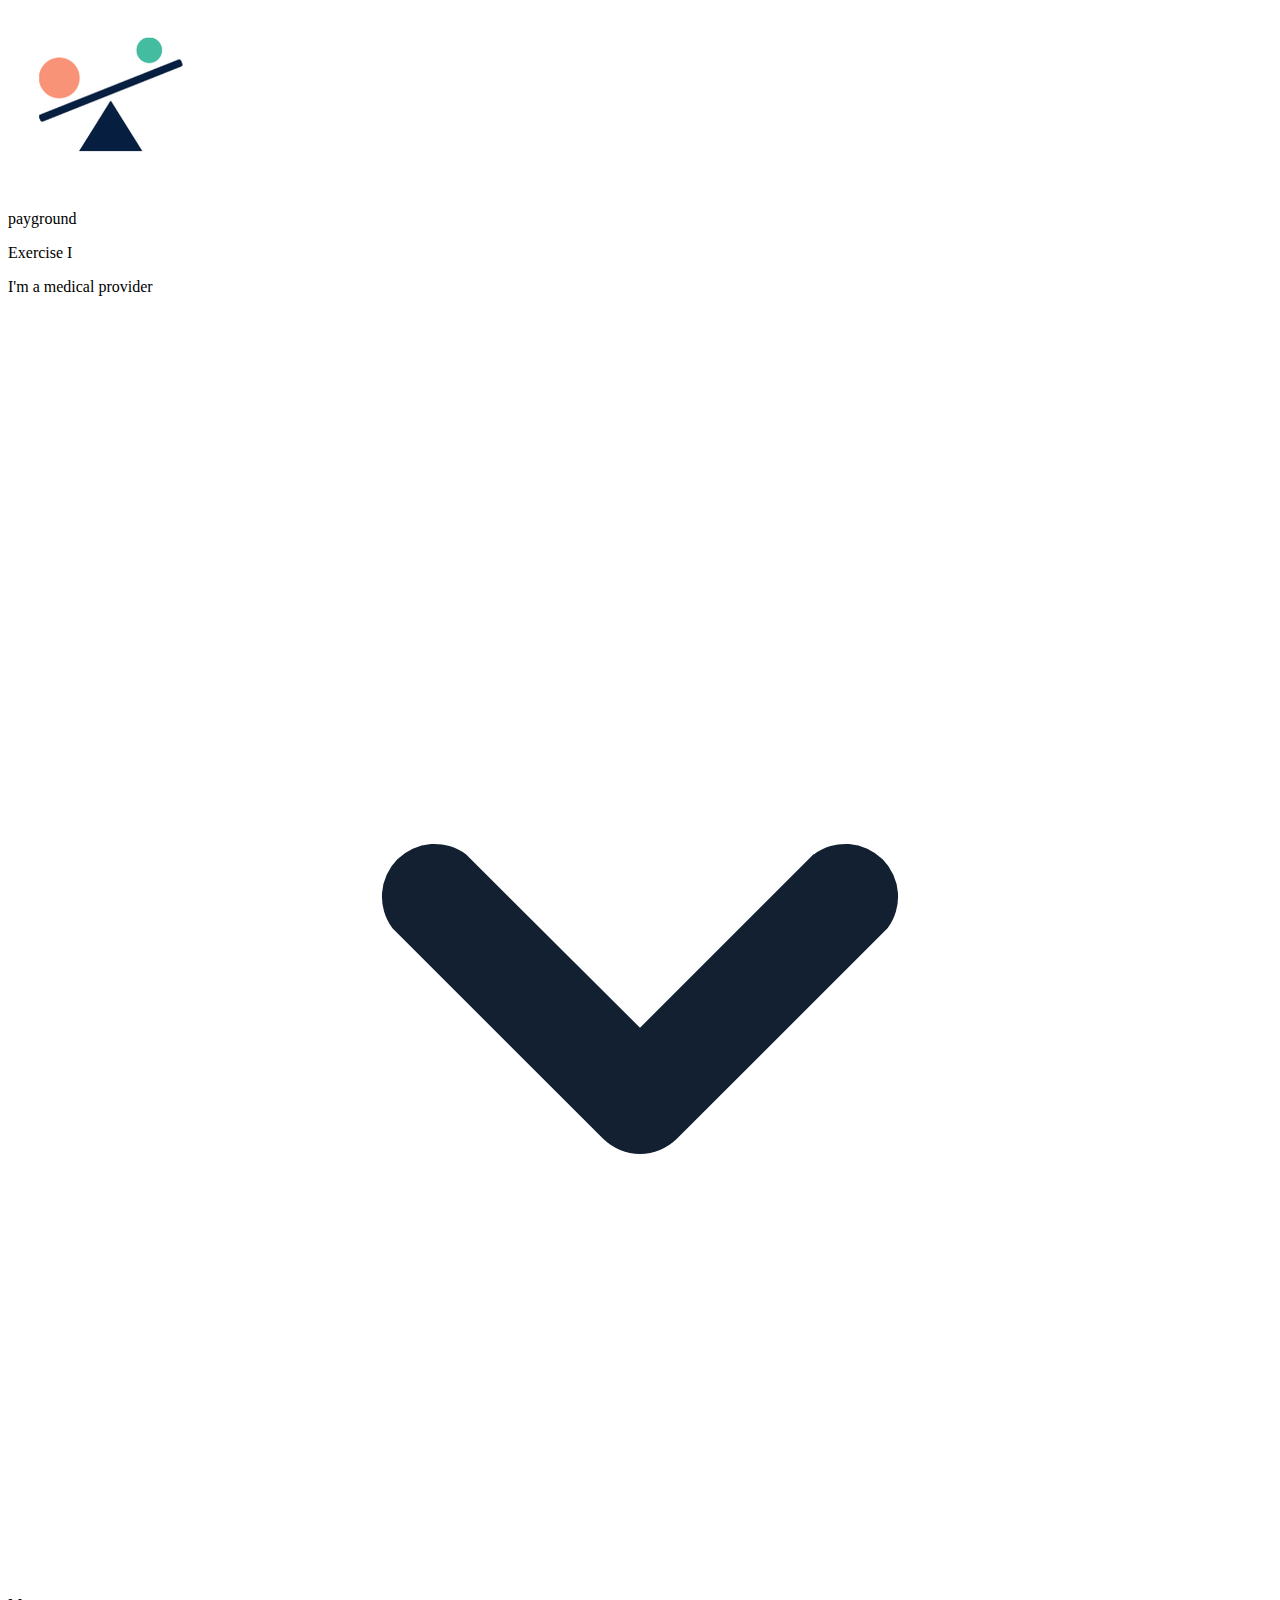
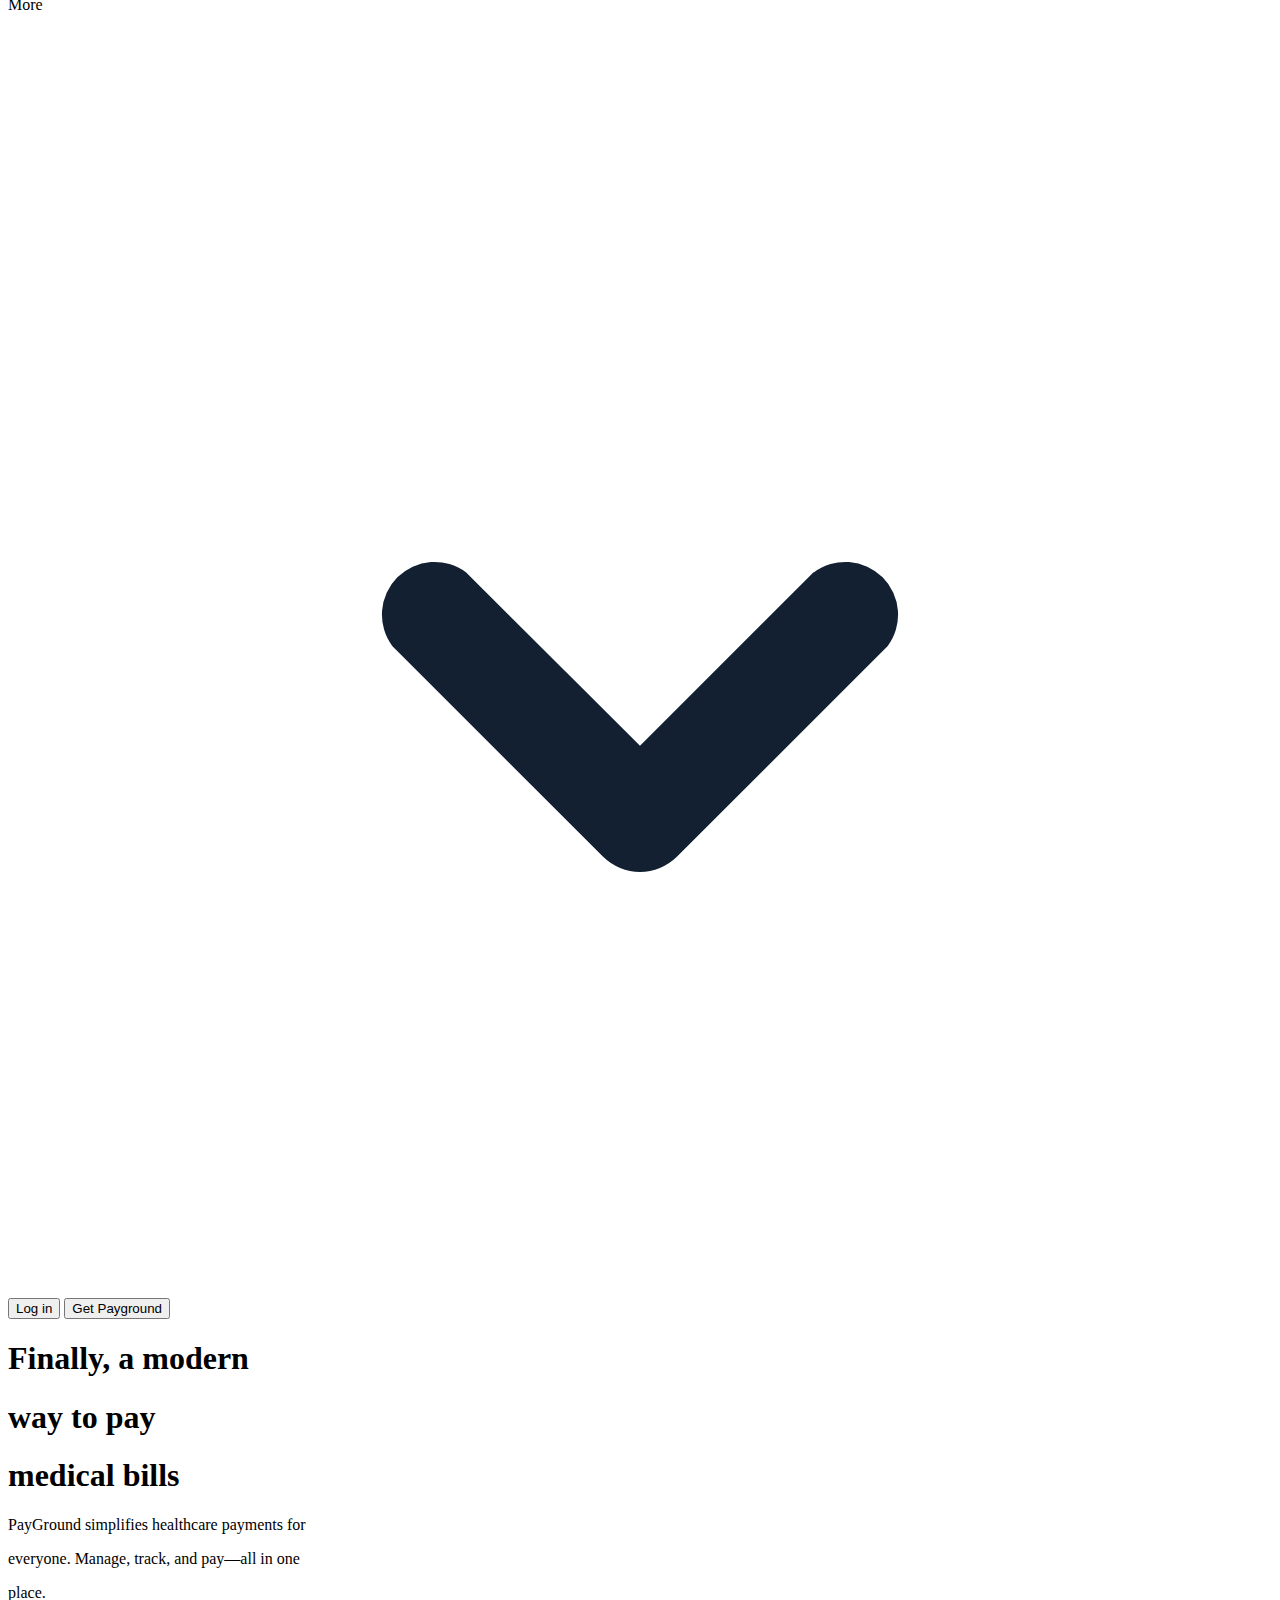
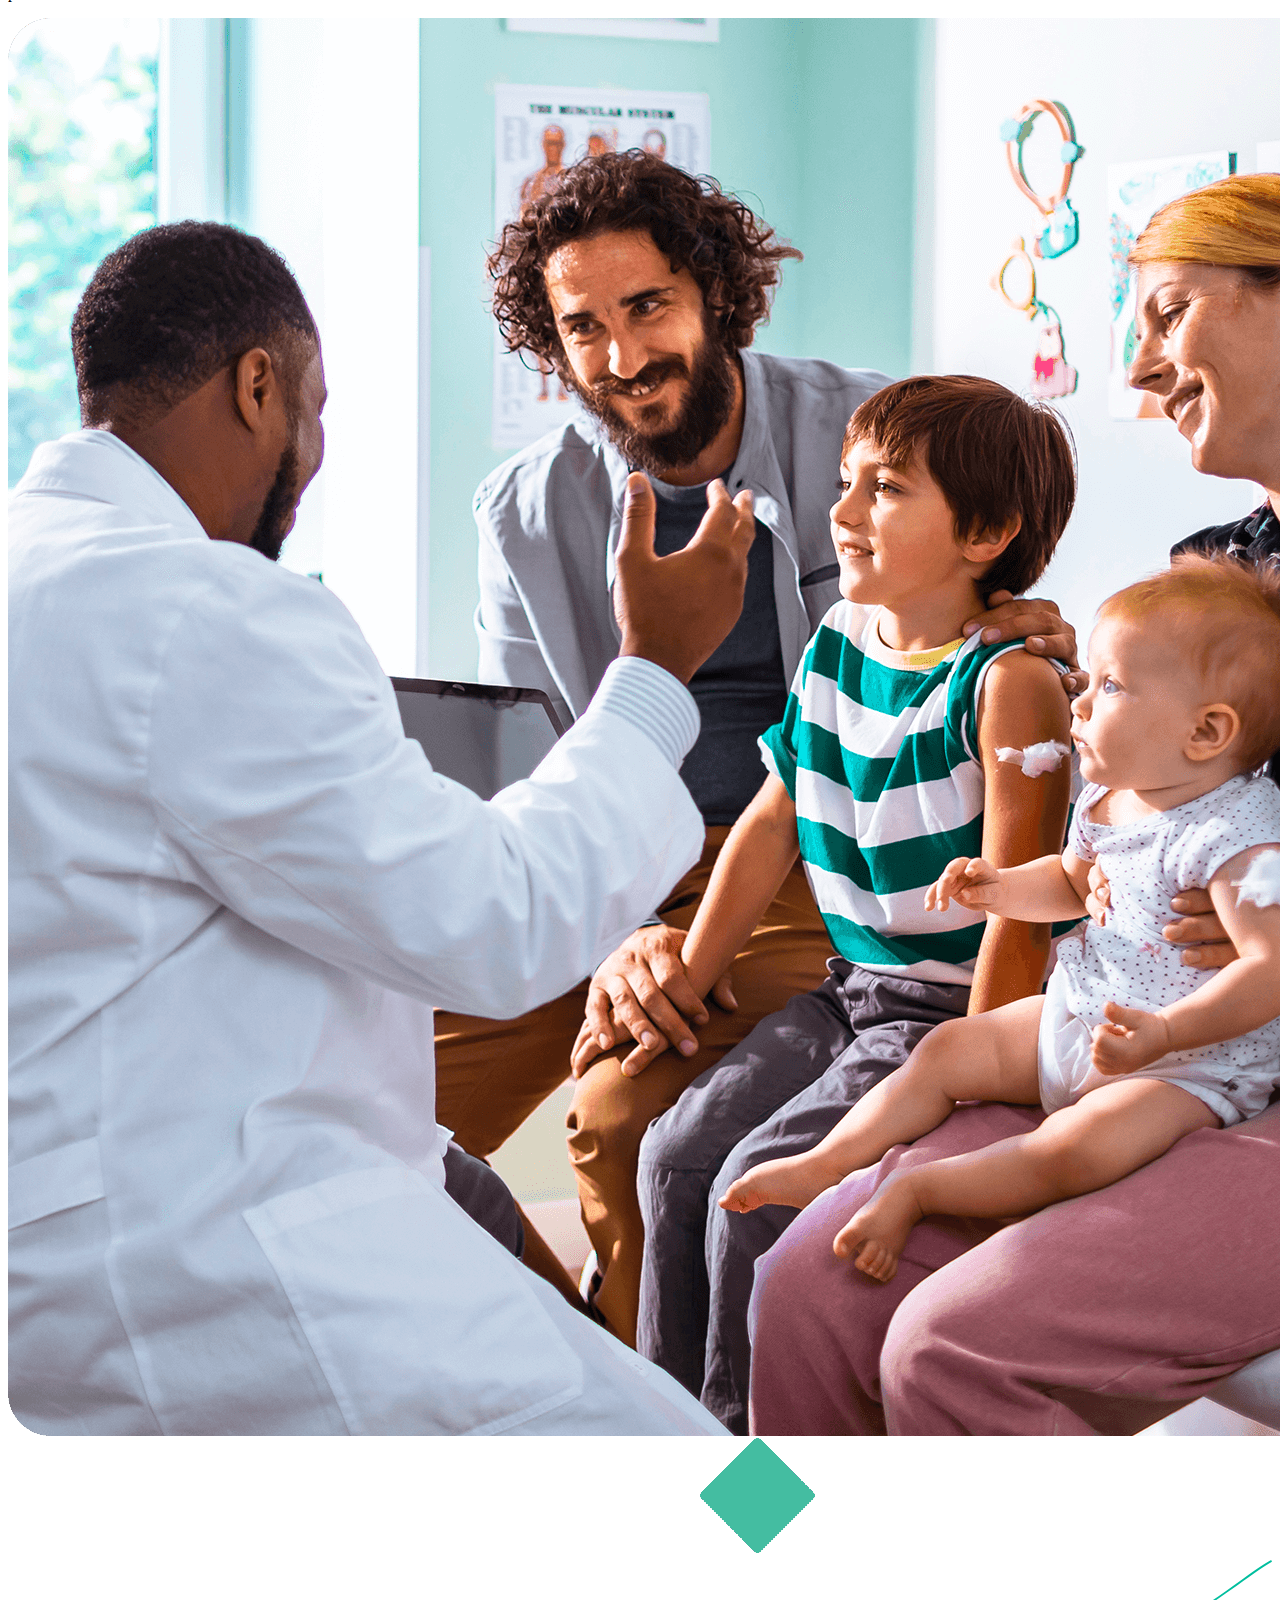
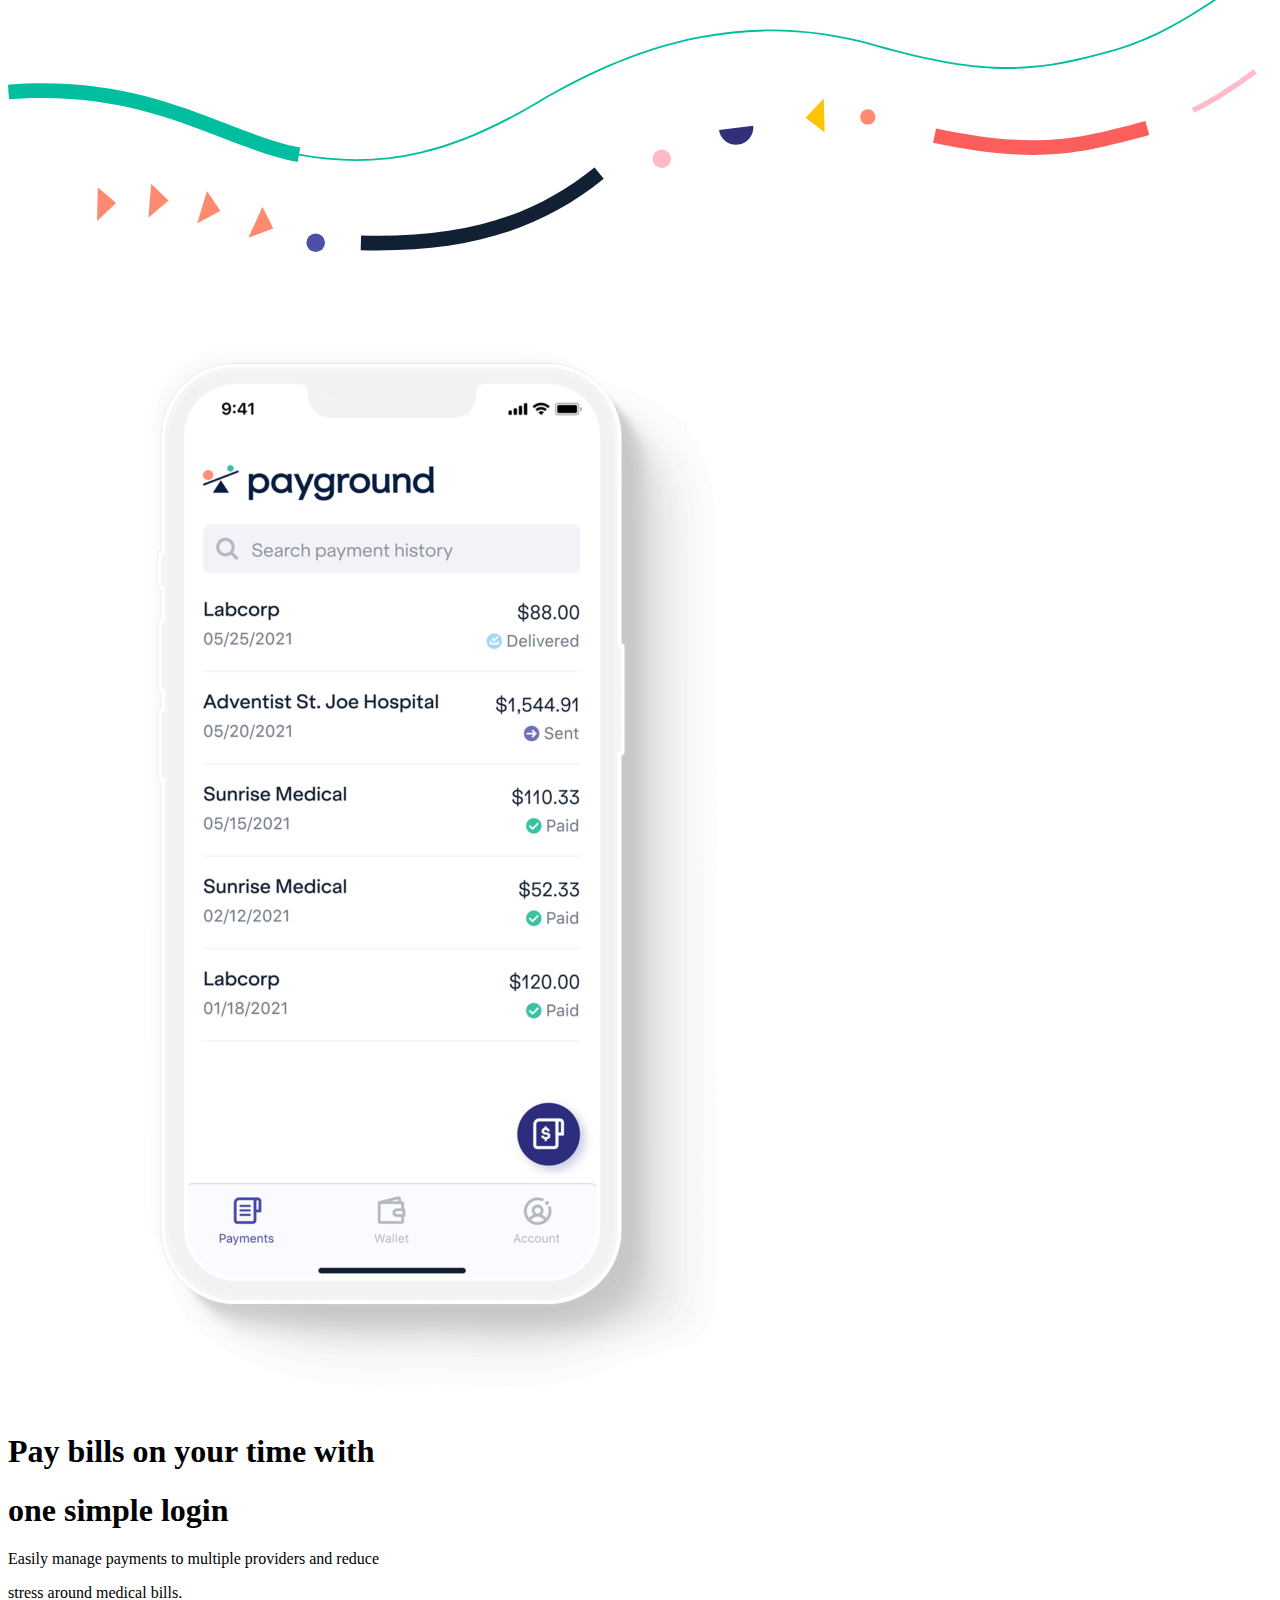
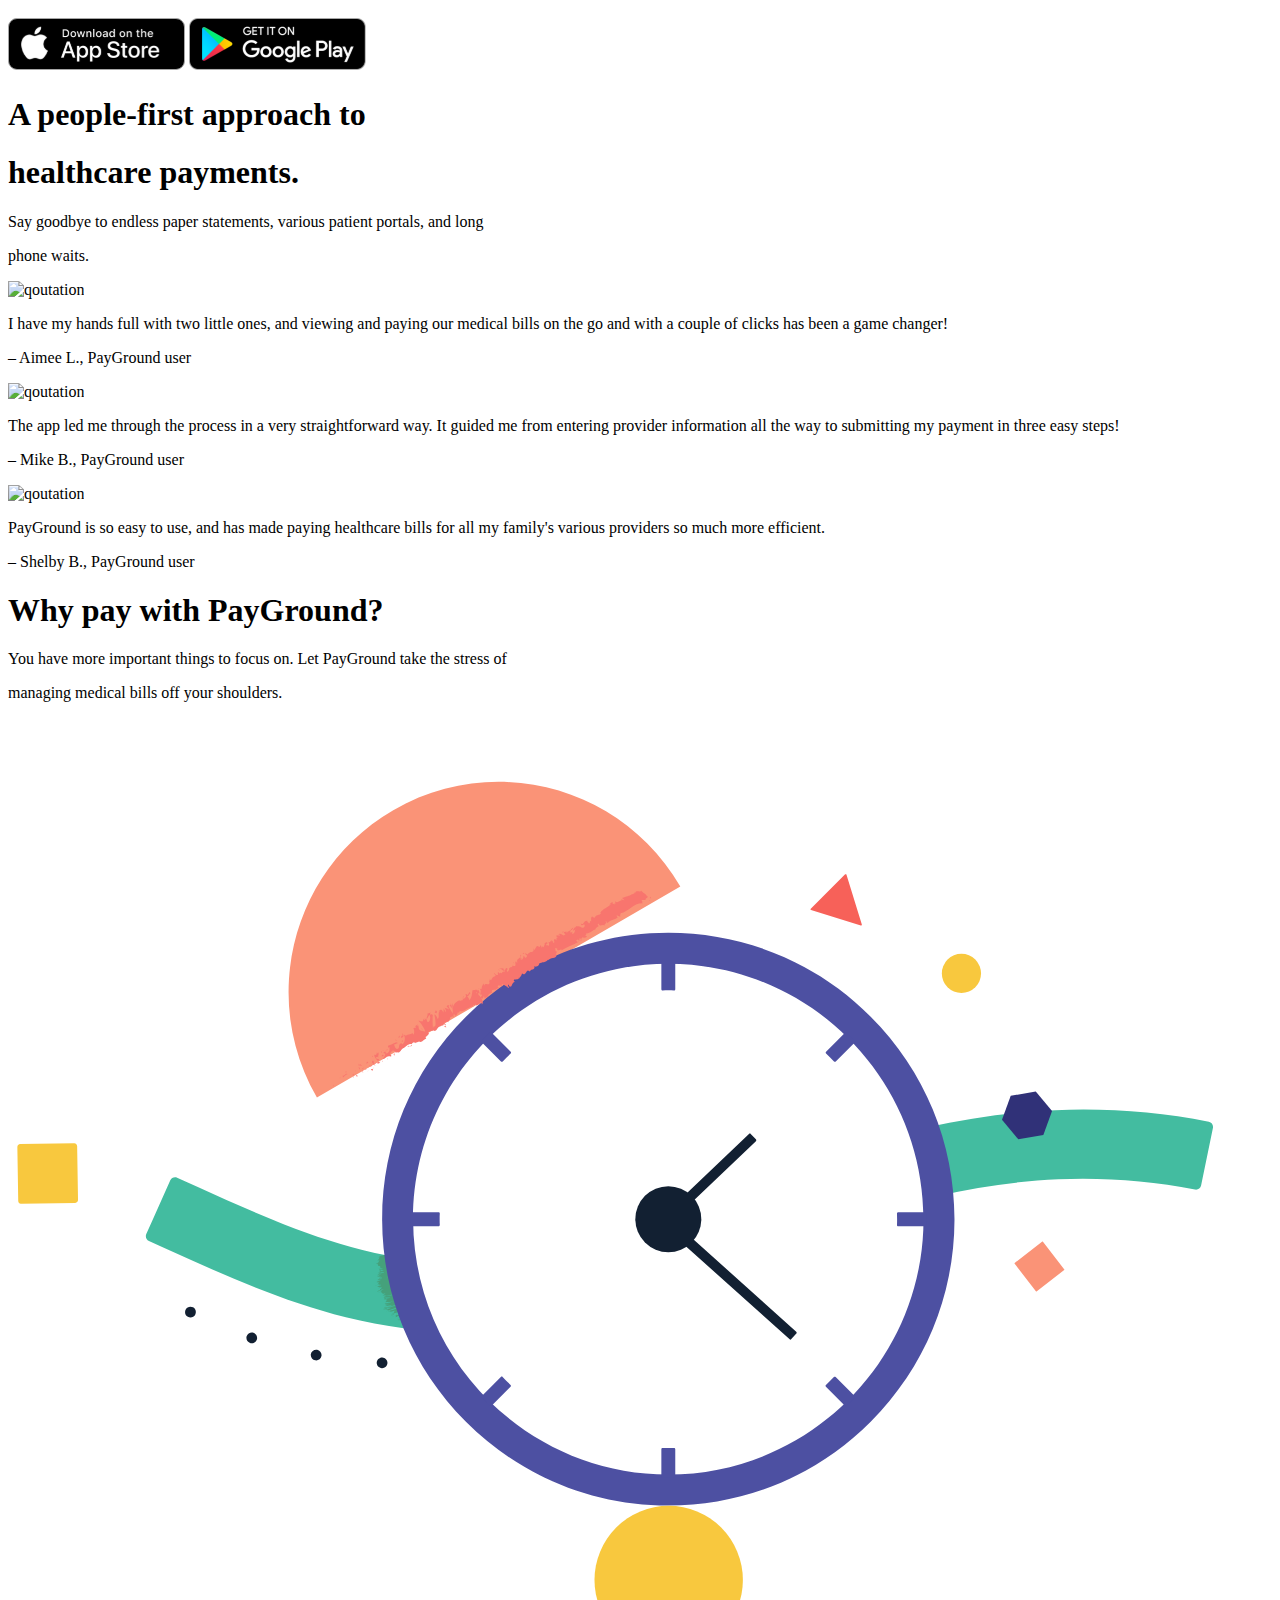
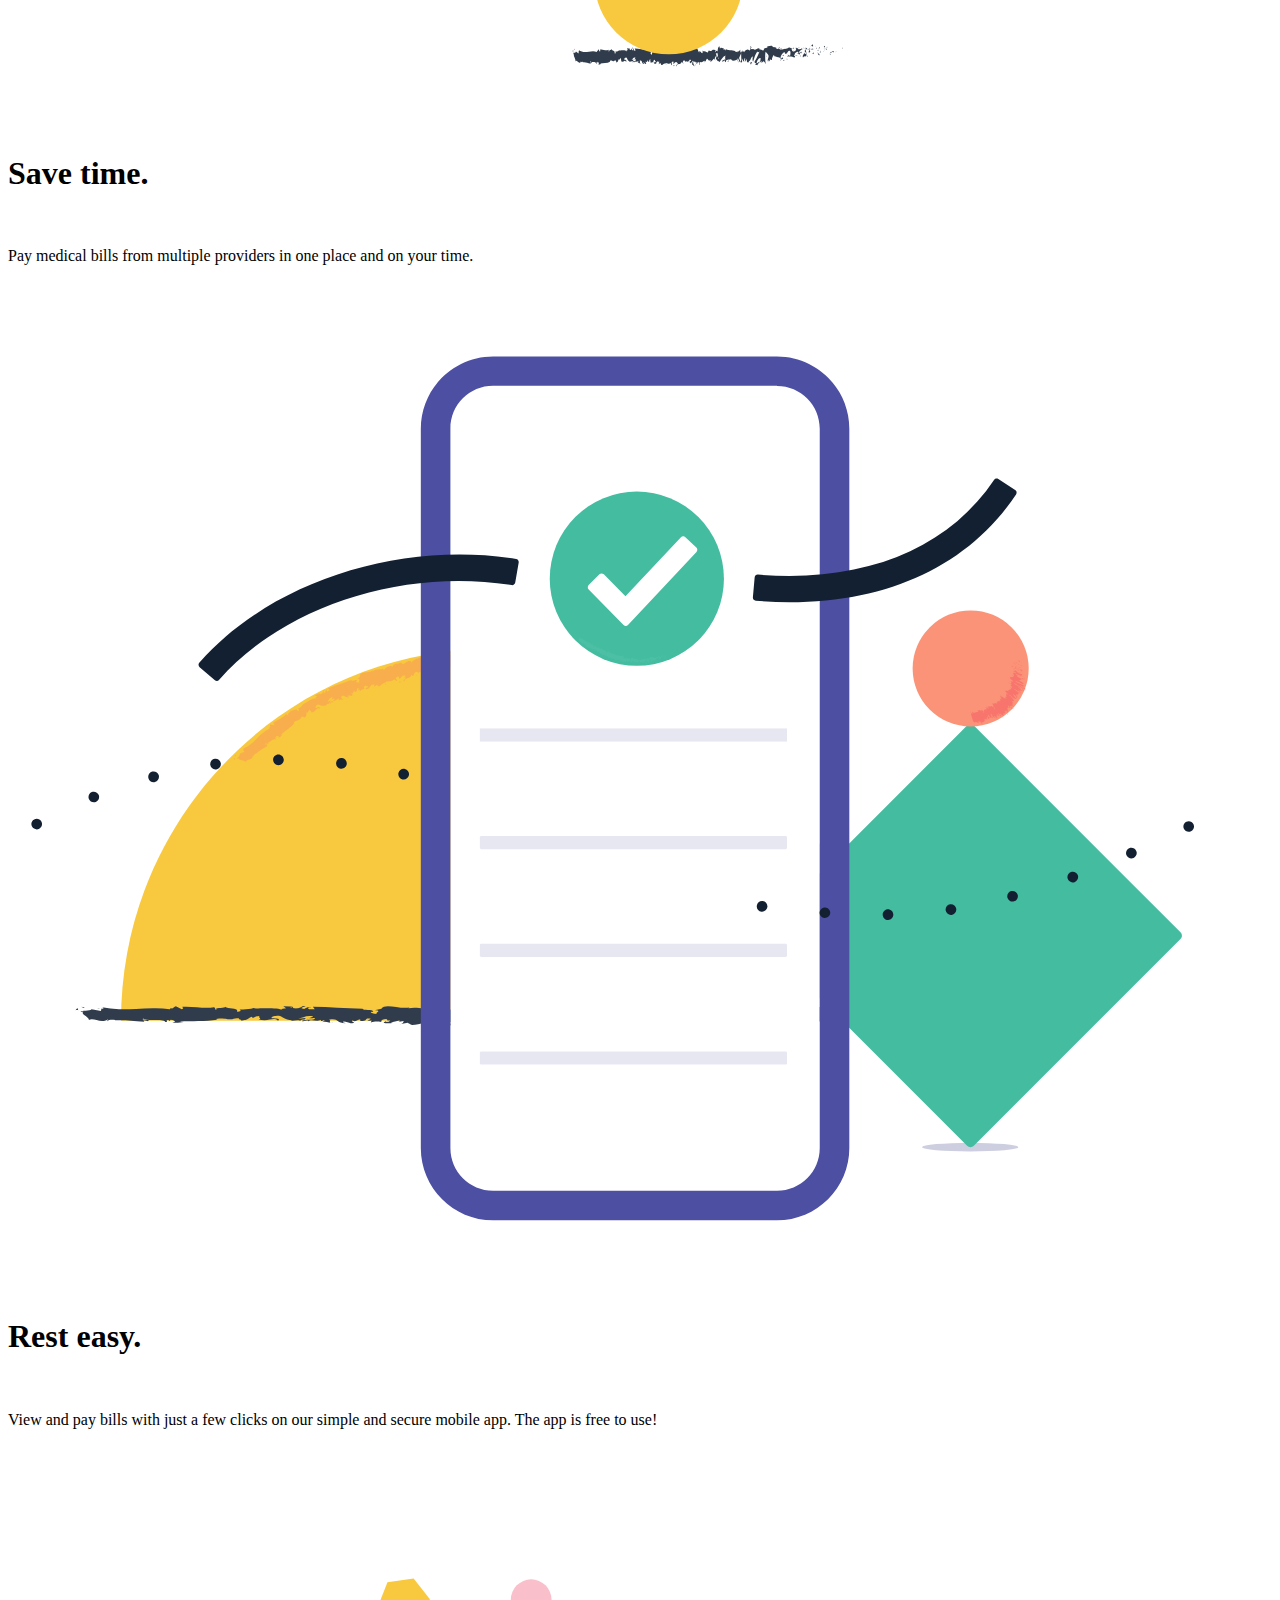
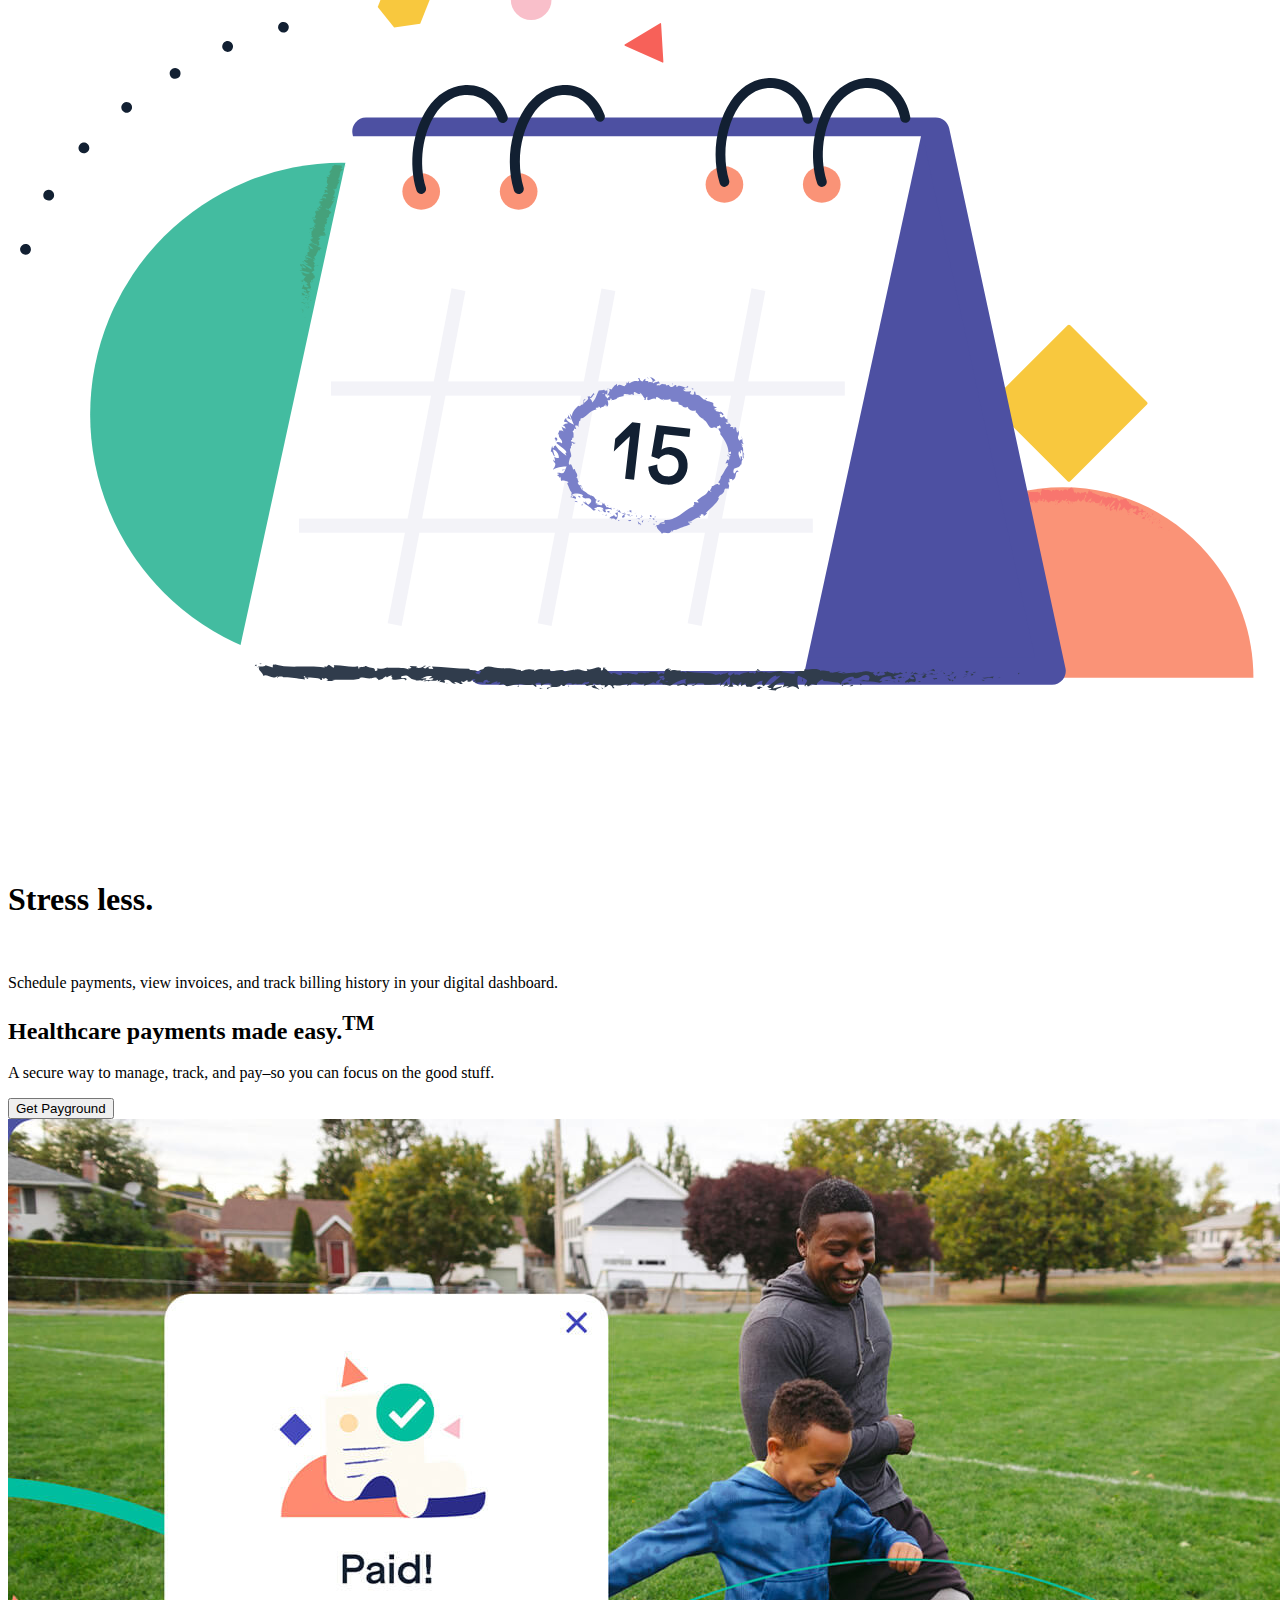
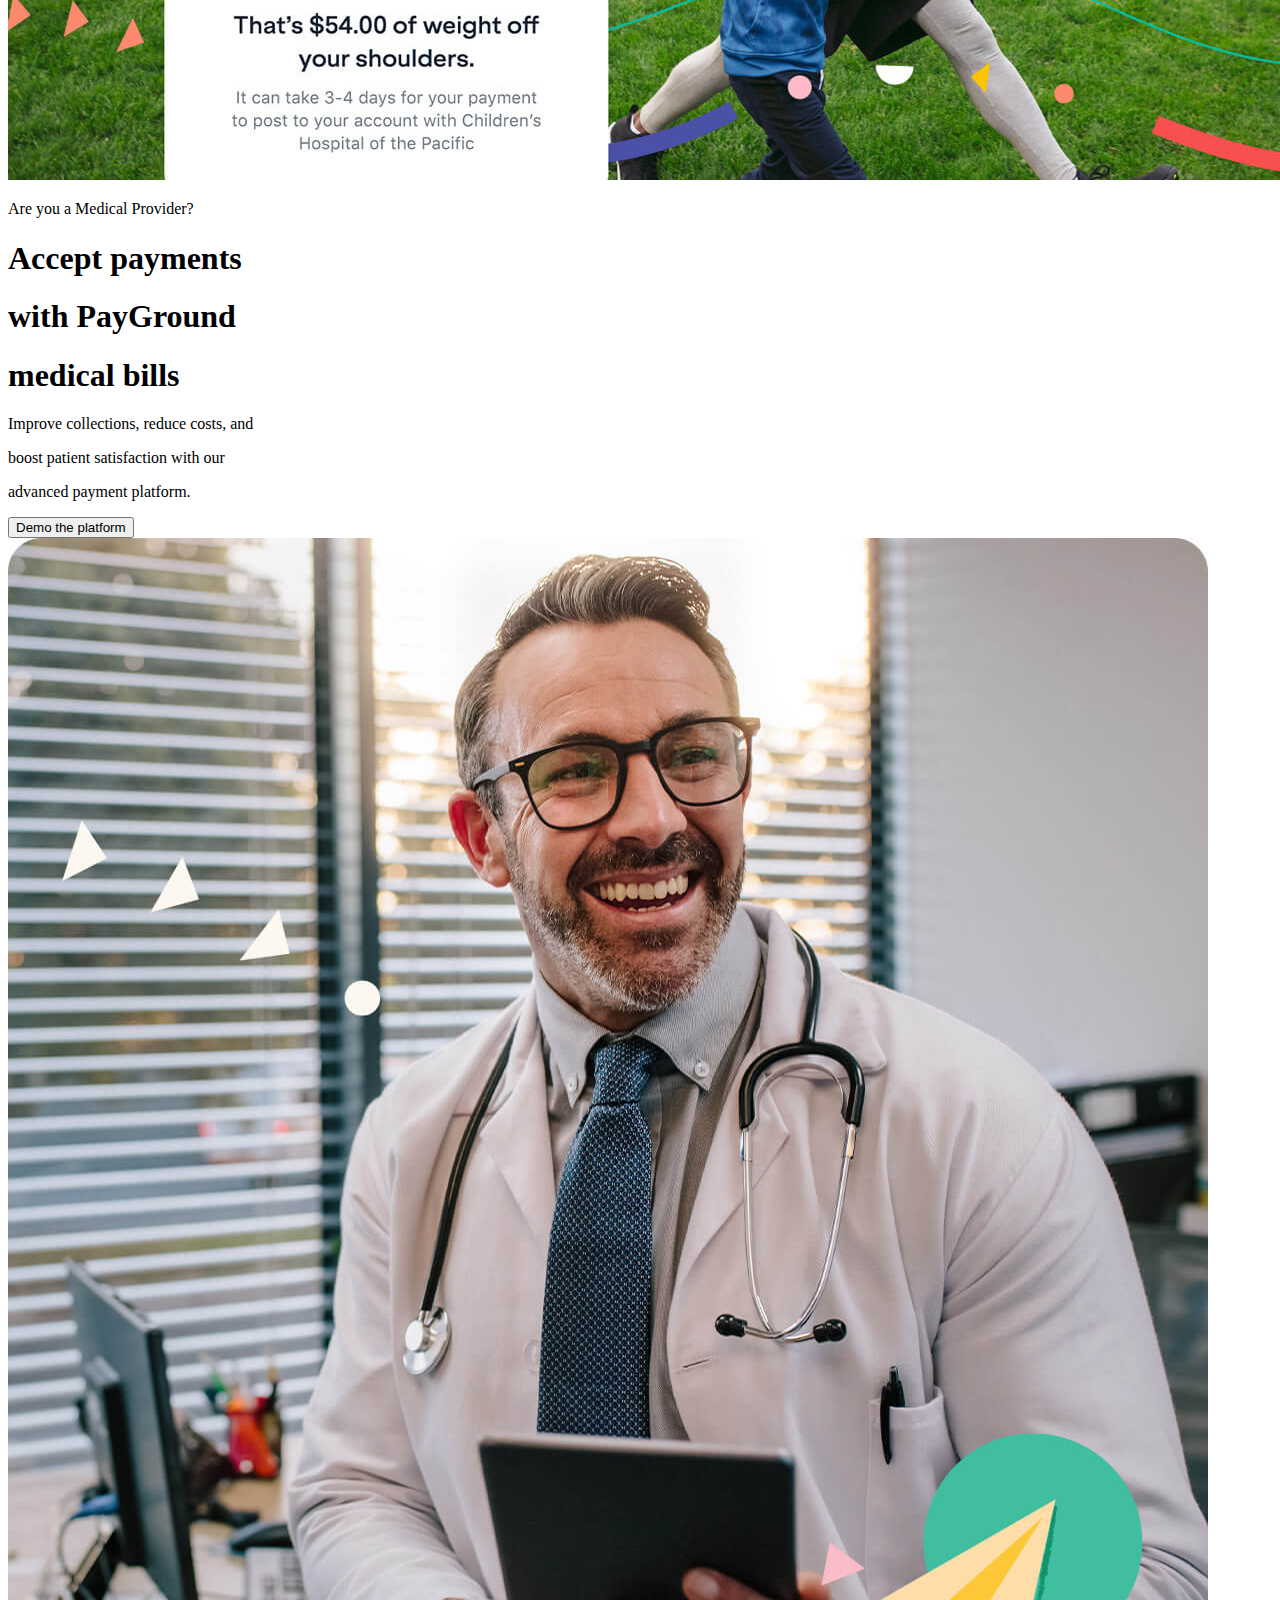
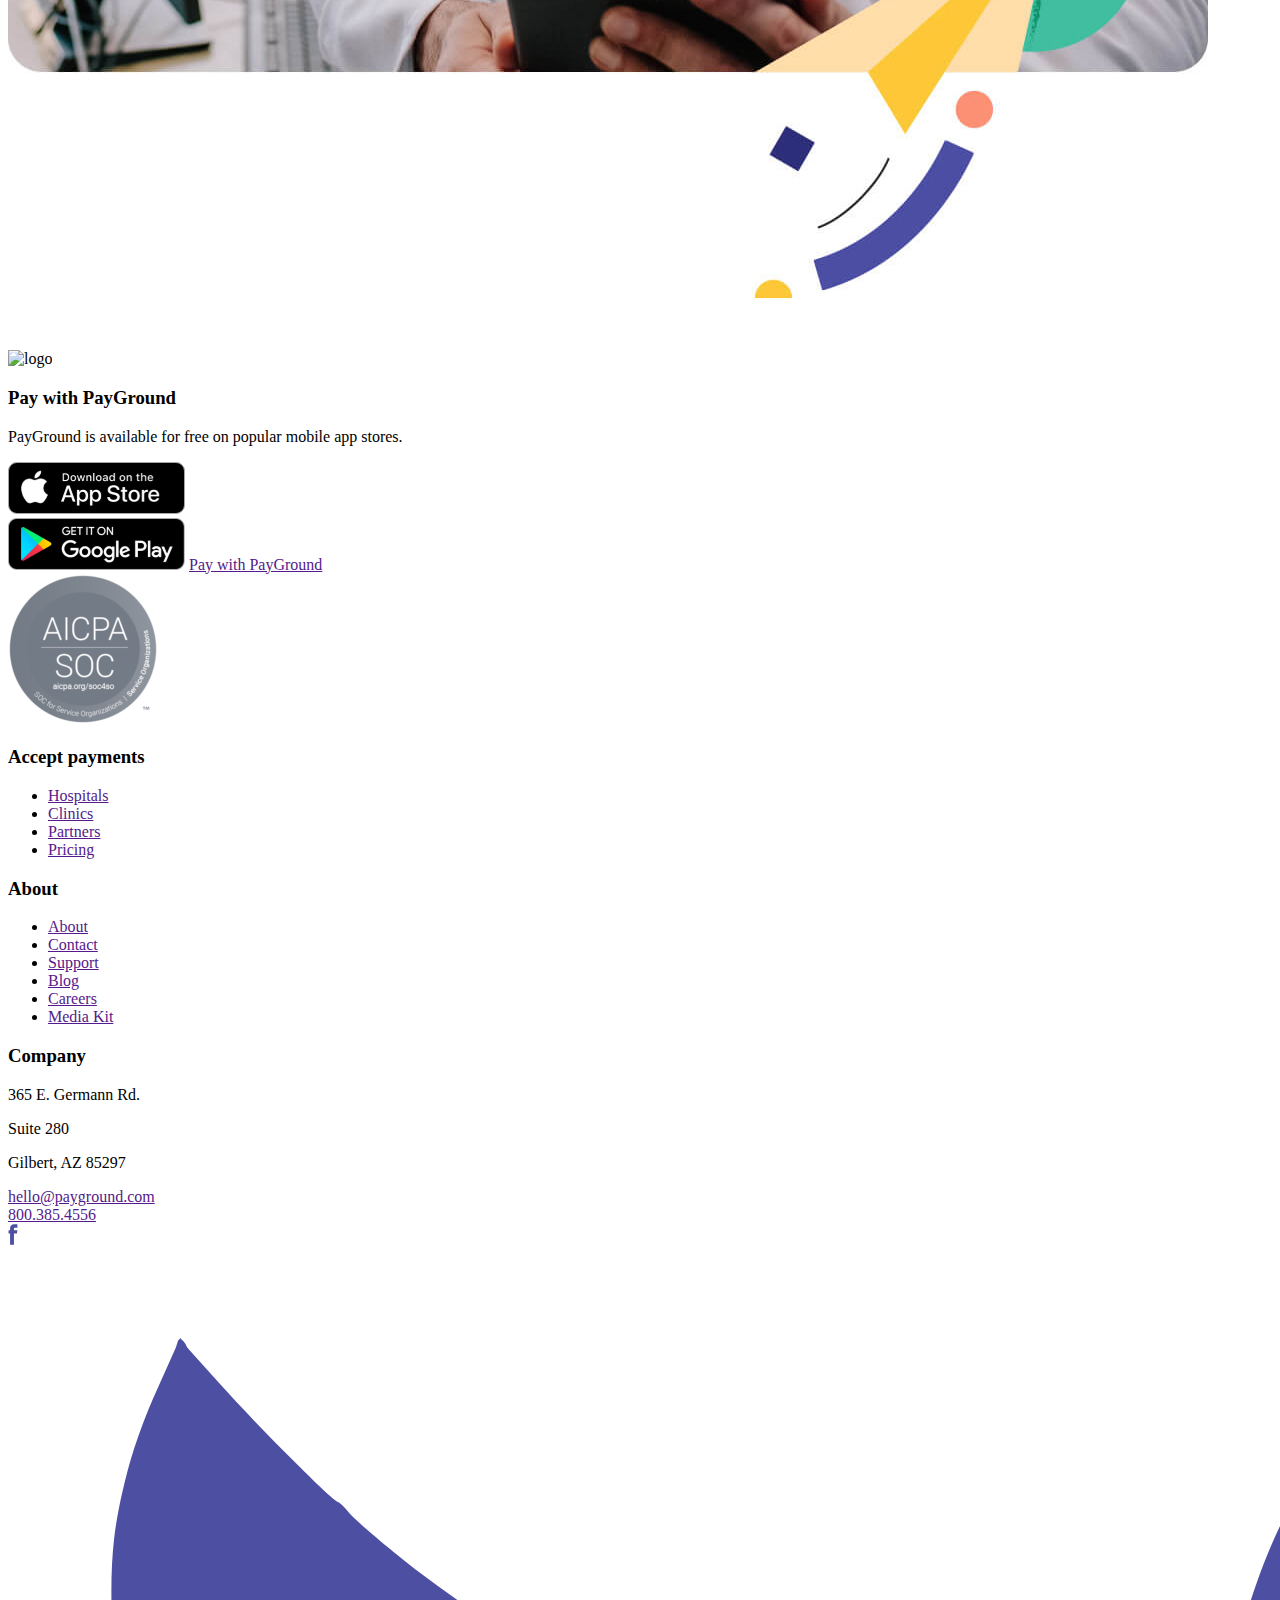
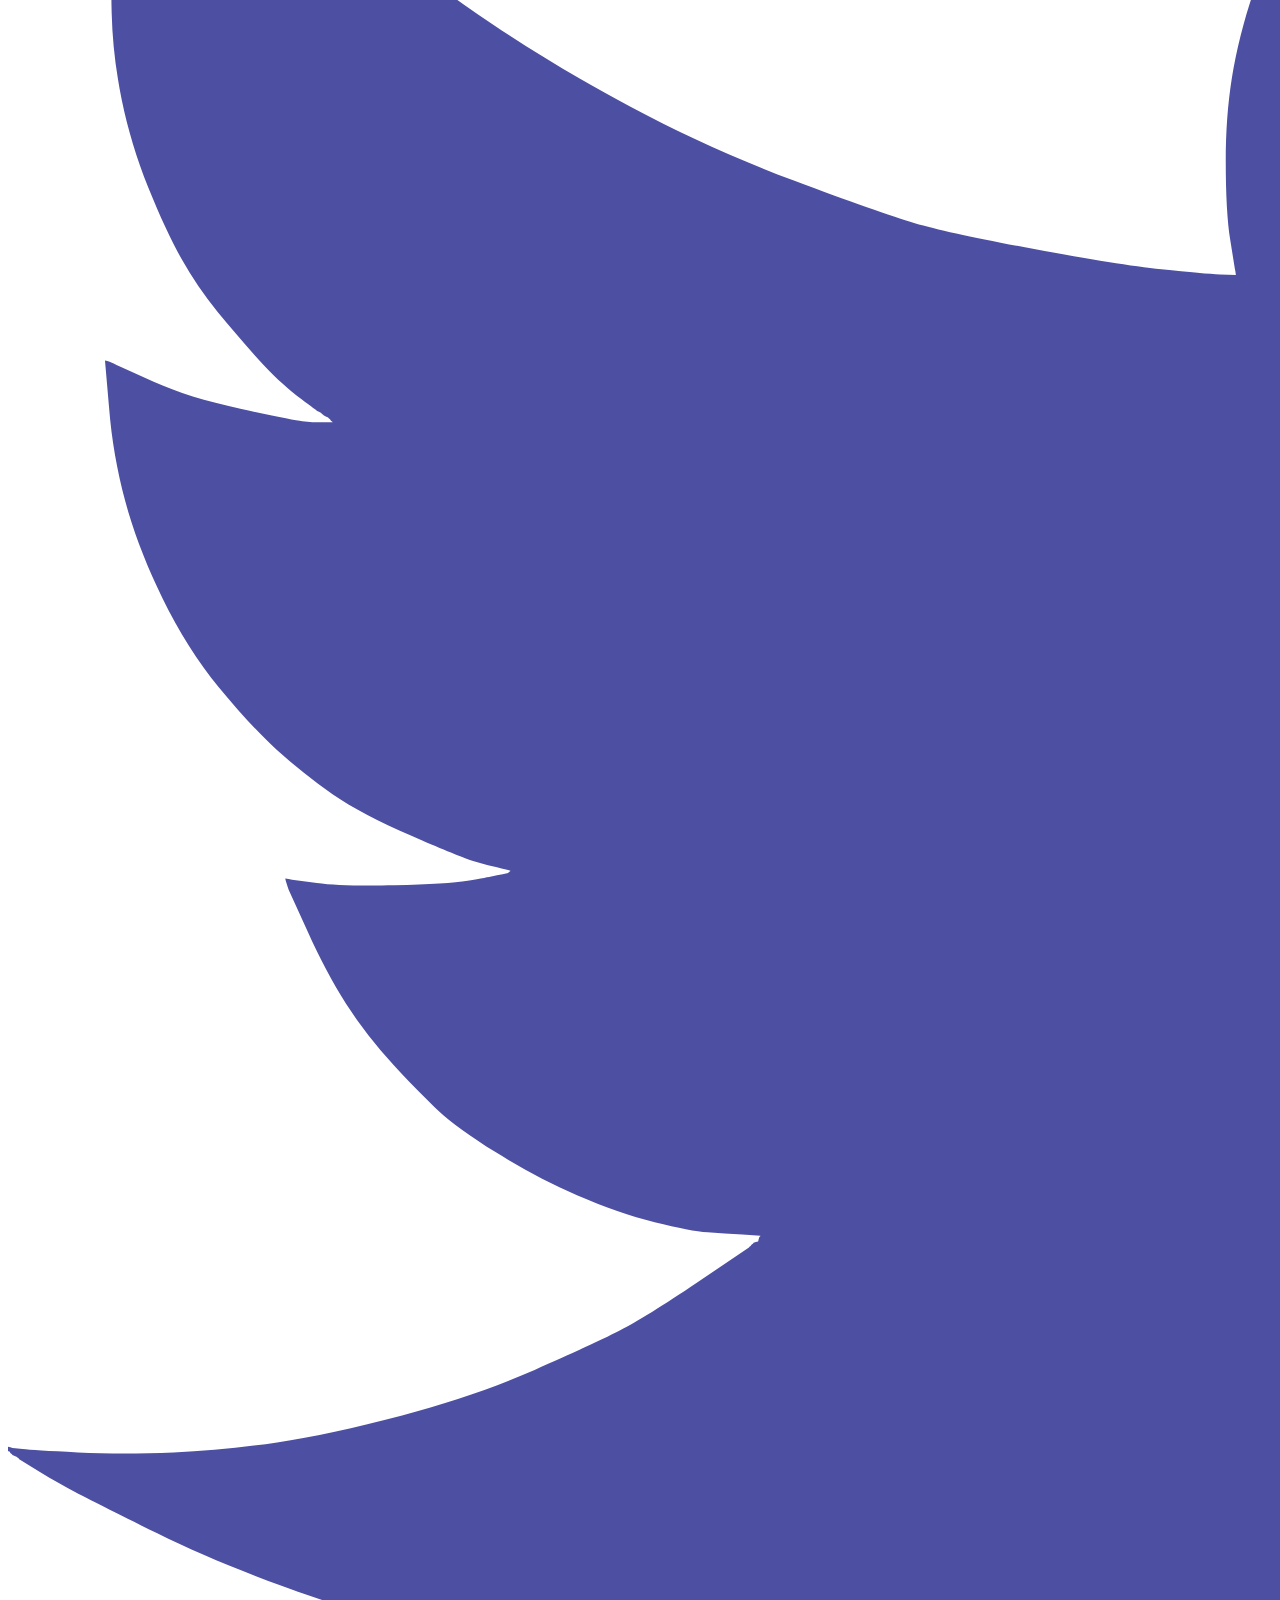
==== html/CSS_Exercise_2.html @ 92b642b7 "add exercise 2" ====
<!DOCTYPE html>
<html lang="en">
<head>
    <meta charset="UTF-8">
    <meta http-equiv="X-UA-Compatible" content="IE=edge">
    <meta name="viewport" content="width=device-width, initial-scale=1.0">
    <title>Website Replication</title>
    <link rel="stylesheet" href="../css/styles_Exercise2.css">
</head>
<body>
    <nav class="navigation">
        <div class="payground">
            <img src="../images/logo.png" alt="logo" />        
            <p>payground</p>
        </div>
        <section>
            <p>Exercise I</p>
        </section>
        <section>
            <p>I'm a medical provider</p>
            <img src="../images/dropdown.svg" alt="dropdown" />
        </section>
        <section>
            <p>More</p>
            <img src="../images/dropdown.svg" alt="dropdown" />
        </section>
        <div class="btn">
            <button class="btn1">Log in</button>
            <button class="btn2">Get Payground</button>
        </div>
    </nav>
    <main> 
        <div class="body">
            <div>
                <h1>Finally, a modern </h1>
                <h1>way to pay</h1> 
                <h1>medical bills</h1>
                <p>PayGround simplifies healthcare payments for</p>
                <p>everyone. Manage, track, and pay—all in one</p> 
                <p>place.</p>
            </div>
            <div>
                <img src="../images/image_1.png" alt="image" />
            </div>   
        </div>
        <div class="svg">
            <img src="../images/background.svg" alt="background" />
        </div> 
        <div class ="body2">
            <div class="phone">
                <img src="../images/image_2.png" alt="phone" />
            </div>
            <div class="sidecontent">
                <h1>Pay bills on your time with </h1>
                <h1>one simple login</h1>
                <p>Easily manage payments to multiple providers and reduce </p>
                <p>stress around medical bills.</p>
                <img src="../images/appstore.svg"/>
                <img src="../images/googleplay.svg" />
            </div>
        </div>
        <div class="title">
            <h1>A people-first approach to</h1>
             <h1>healthcare payments.</h1>   
            <p>Say goodbye to endless paper statements, various patient portals, and long </p>
            <p>phone waits.</p> 
        </div>
        <div class="testimonial">
            <div class="box"><img src="../images/quotationmark.svg" alt="qoutation"> <p>I have my hands full with two little ones, and viewing and paying our medical bills on the go and with a couple of clicks has been a game changer!</p> <p>– Aimee L., PayGround user</p></div>
            <div class="box"><img src="../images/quotationmark.svg" alt="qoutation"> <p>The app led me through the process in a very straightforward way. It guided me from entering provider information all the way to submitting my payment in three easy steps!</p><p>– Mike B., PayGround user</p></div>
            <div class="box"><img src="../images/quotationmark.svg" alt="qoutation"> <p>PayGround is so easy to use, and has made paying healthcare bills for all my family's various providers so much more efficient.</p><p>– Shelby B., PayGround user</p></div>
        </div>
        <div class="title">
            <h1>Why pay with PayGround?</h1> 
            <p>You have more important things to focus on. Let PayGround take the stress of </p>
            <p>managing medical bills off your shoulders.</p> 
        </div>
        <div class="row">
            <div><img src="../images/time.svg" alt="qoutation"> <h1>Save time.</h1><br> <p>Pay medical bills from multiple providers in one place and on your time.</p></div>
            <div><img src="../images/phone2.svg" alt="qoutation"> <h1>Rest easy.</h1><br><p>View and pay bills with just a few clicks on our simple and secure mobile app. The app is free to use!</p></div>
            <div><img src="../images/calender.svg" alt="qoutation"> <h1>Stress less.</h1><br><p>Schedule payments, view invoices, and track billing history in your digital dashboard.</p></div>
        </div>
        <div class="frame">
            <h2>Healthcare payments made easy.<sup>TM</sup></h2>
            <p>A secure way to manage, track, and pay–so you can focus on the good stuff.</p>
            <button class="btn3">Get Payground</button>
            <img src="../images/image_3.jpg" alt="payment"/>
        </div>
        <div class="body">
            <div class="txt2">
                <p class="medical">Are you a Medical Provider?</p>
                <h1>Accept payments  </h1>
                <h1>with PayGround</h1> 
                <h1>medical bills</h1>
                <p>Improve collections, reduce costs, and </p>
                <p>boost patient satisfaction with our</p> 
                <p>advanced payment platform.</p> 
                <button class="btn4">Demo the platform</button>
            </div>
            <div>
                
                <img src="../images/image_4.jpg" alt="image" />
            </div>   
        </div>
    </main>
    <footer>
        <div class="logoname">
            <img src="../images/logo_name.svg" alt="logo" style="background-color: tansparent"/>        
        </div>
        
        <div class="bottom">
            <div>
                <h3>Pay with PayGround</h3> 
                <p>PayGround is available for free on popular mobile app stores.</p>
                <img src="../images/appstore.svg"/><br>
                <img src="../images/googleplay.svg" />
                <a href="">Pay with PayGround</a>
                <br>
                <img src="../images/footer.png" alt="footer">
            </div>
            <div>
                <h3>Accept payments</h3> 
                <ul>
                    <li><a href="">Hospitals</a></li>
                    <li><a href="">Clinics</a></li>
                    <li><a href="">Partners</a></li>
                    <li><a href="">Pricing</a></li>
                </ul>
            </div>
            <div>
                <h3>About</h3> 
                <ul>
                    <li><a href="">About</a></li>
                    <li><a href="">Contact</a></li>
                    <li><a href="">Support</a></li>
                    <li><a href="">Blog</a></li>
                    <li><a href="">Careers</a></li>
                    <li><a href="">Media Kit</a></li>
                </ul>
            </div>
            <div class="social">
                <h3>Company</h3> 
                <p>365 E. Germann Rd.</p>
                <p>Suite 280</p>
                <p>Gilbert, AZ 85297</p>
                <a href="">hello@payground.com</a><br>
                <a href="">800.385.4556</a><br>
                <img src="../images/facebook.svg" alt="facebook">
                <img src="../images/twitter.svg" alt="twitter">
                <img src="../images/instagram.svg" alt="instagram">
                <img src="../images/linkedin.svg" alt="linkedin">
            </div>
        </div>
    </footer>
</body>
</html>
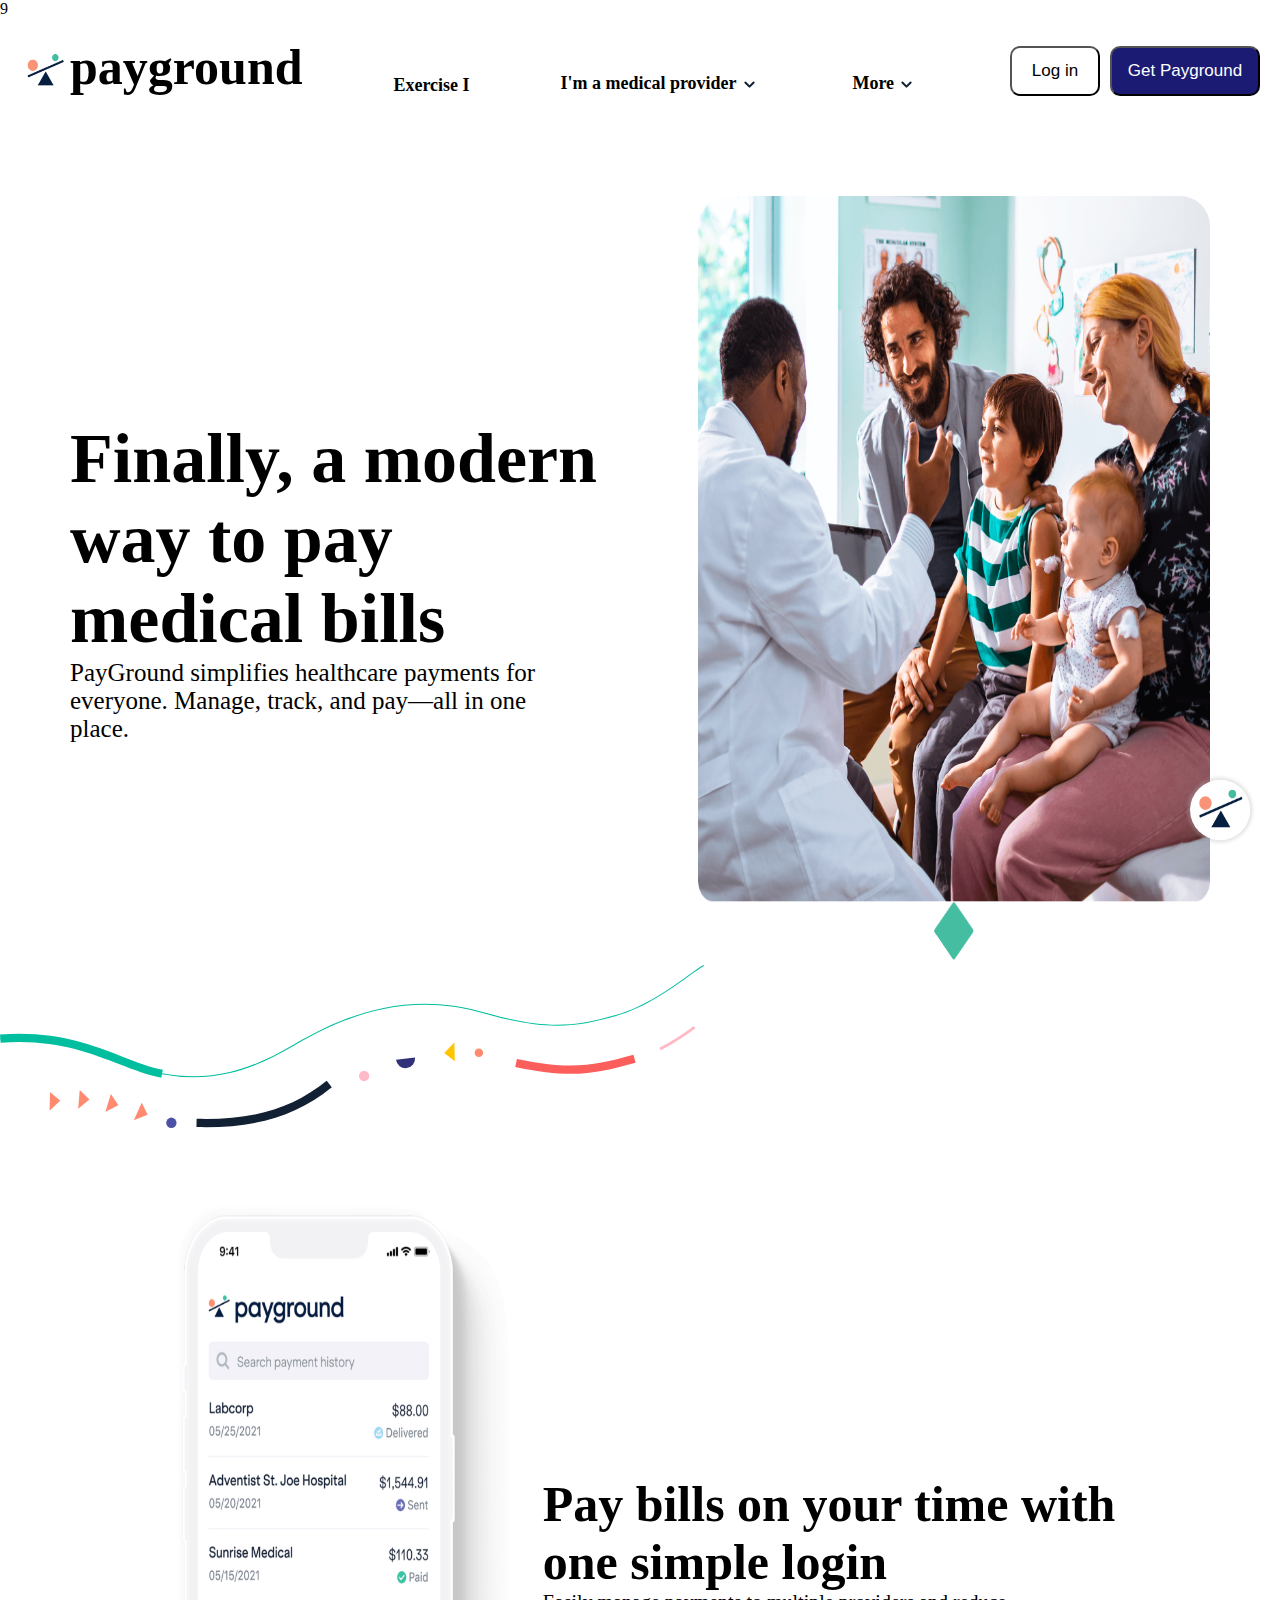
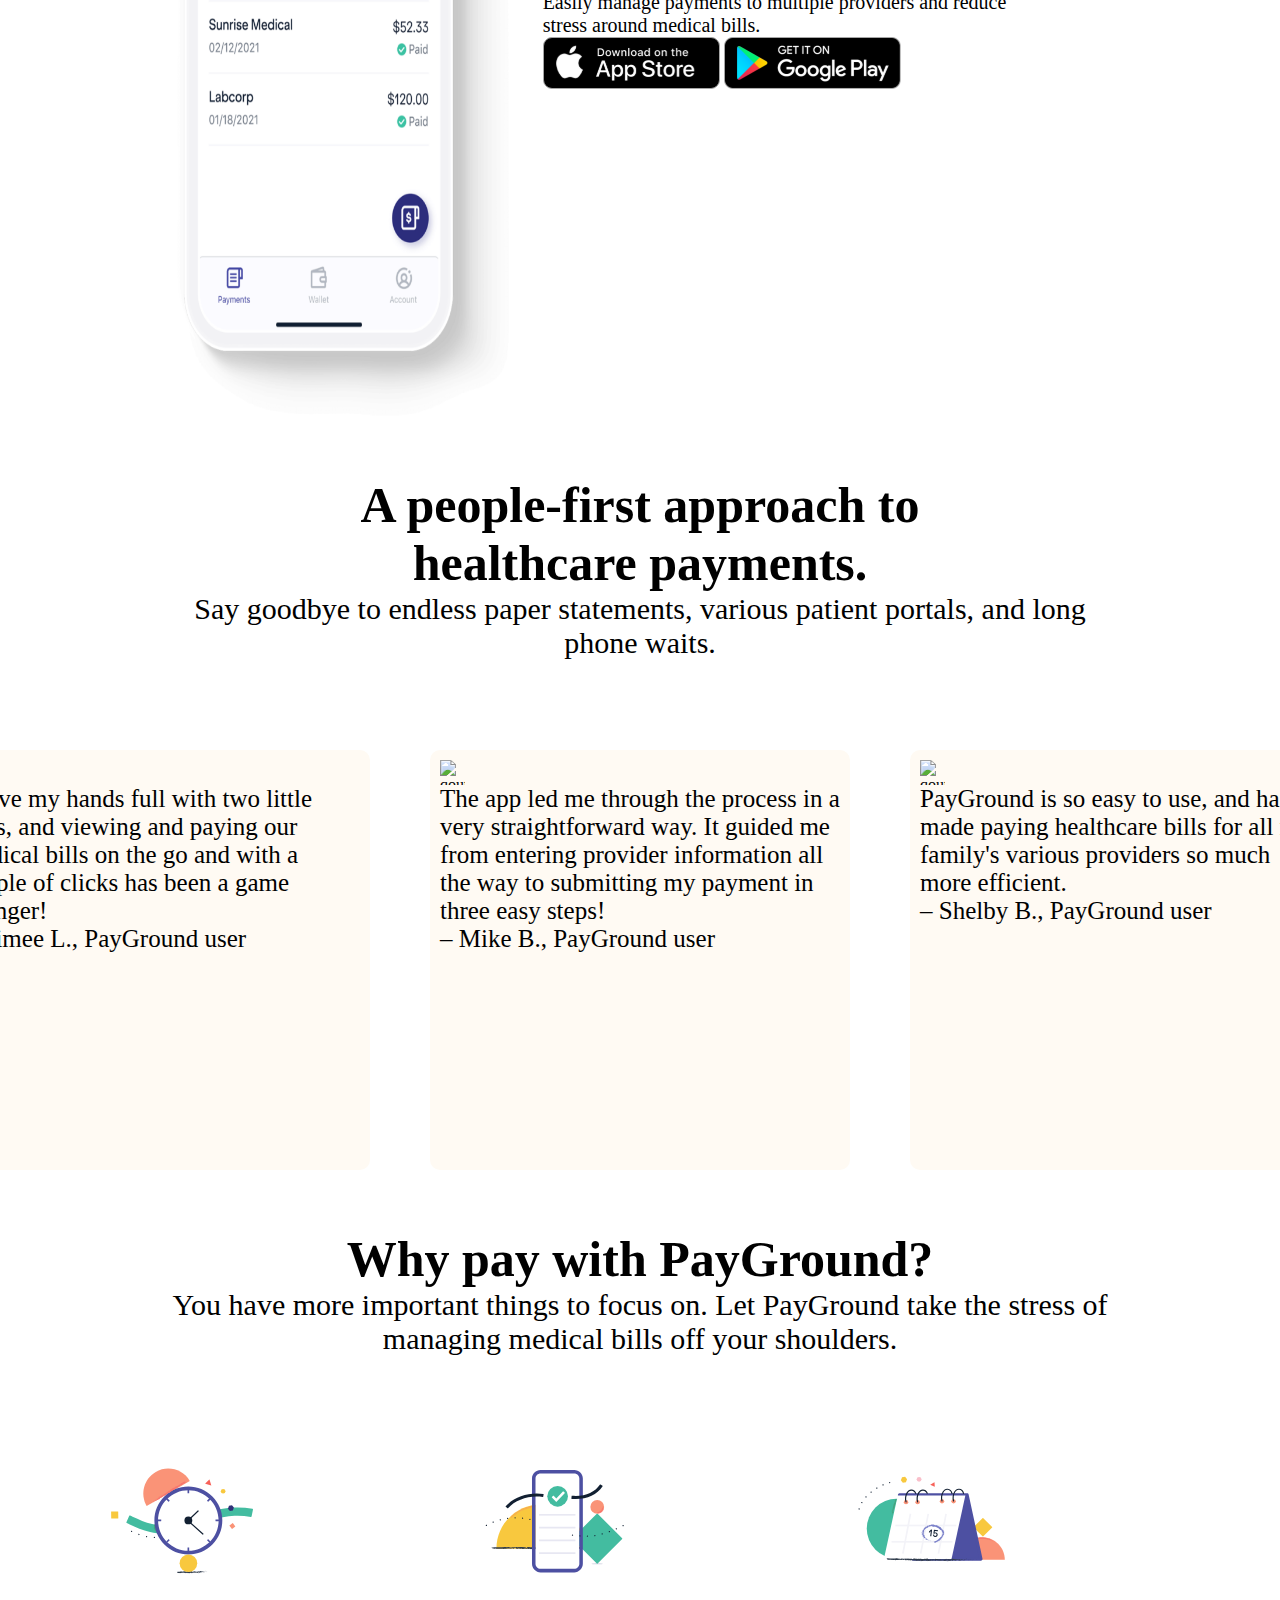
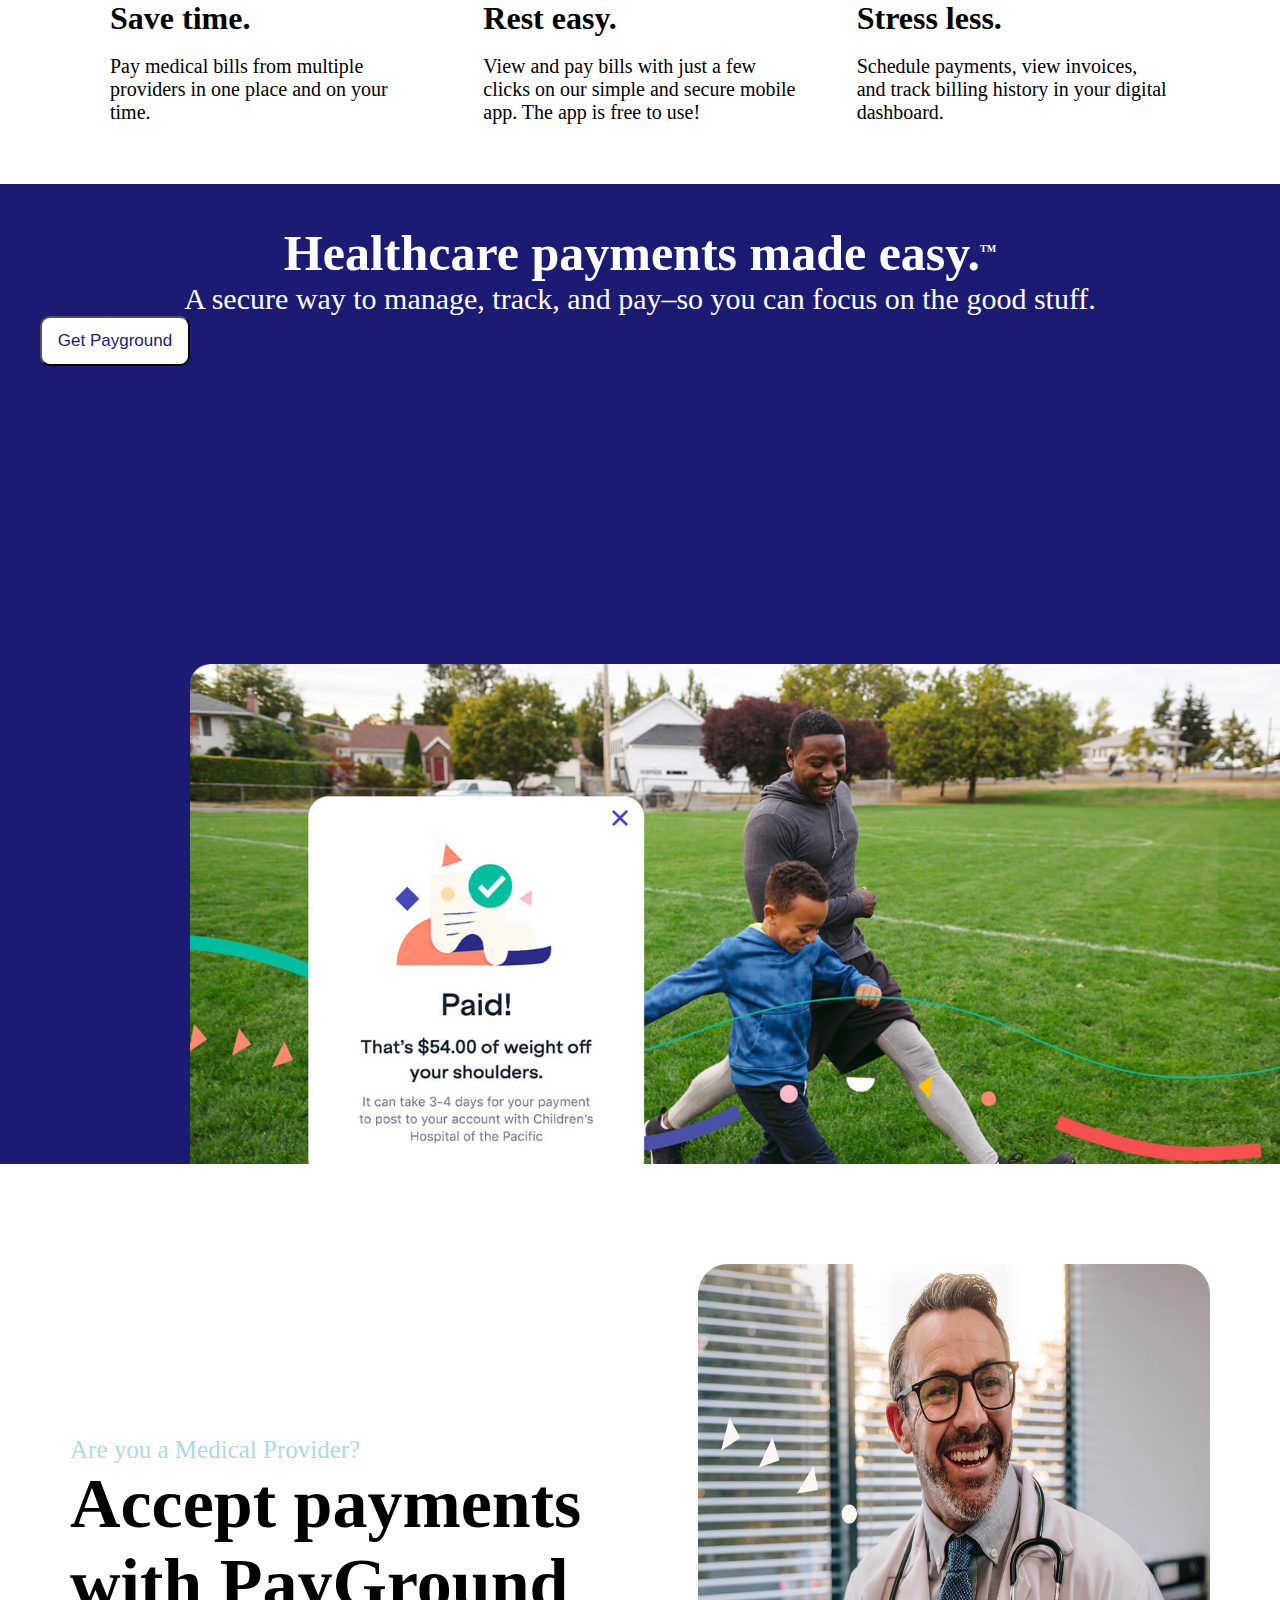
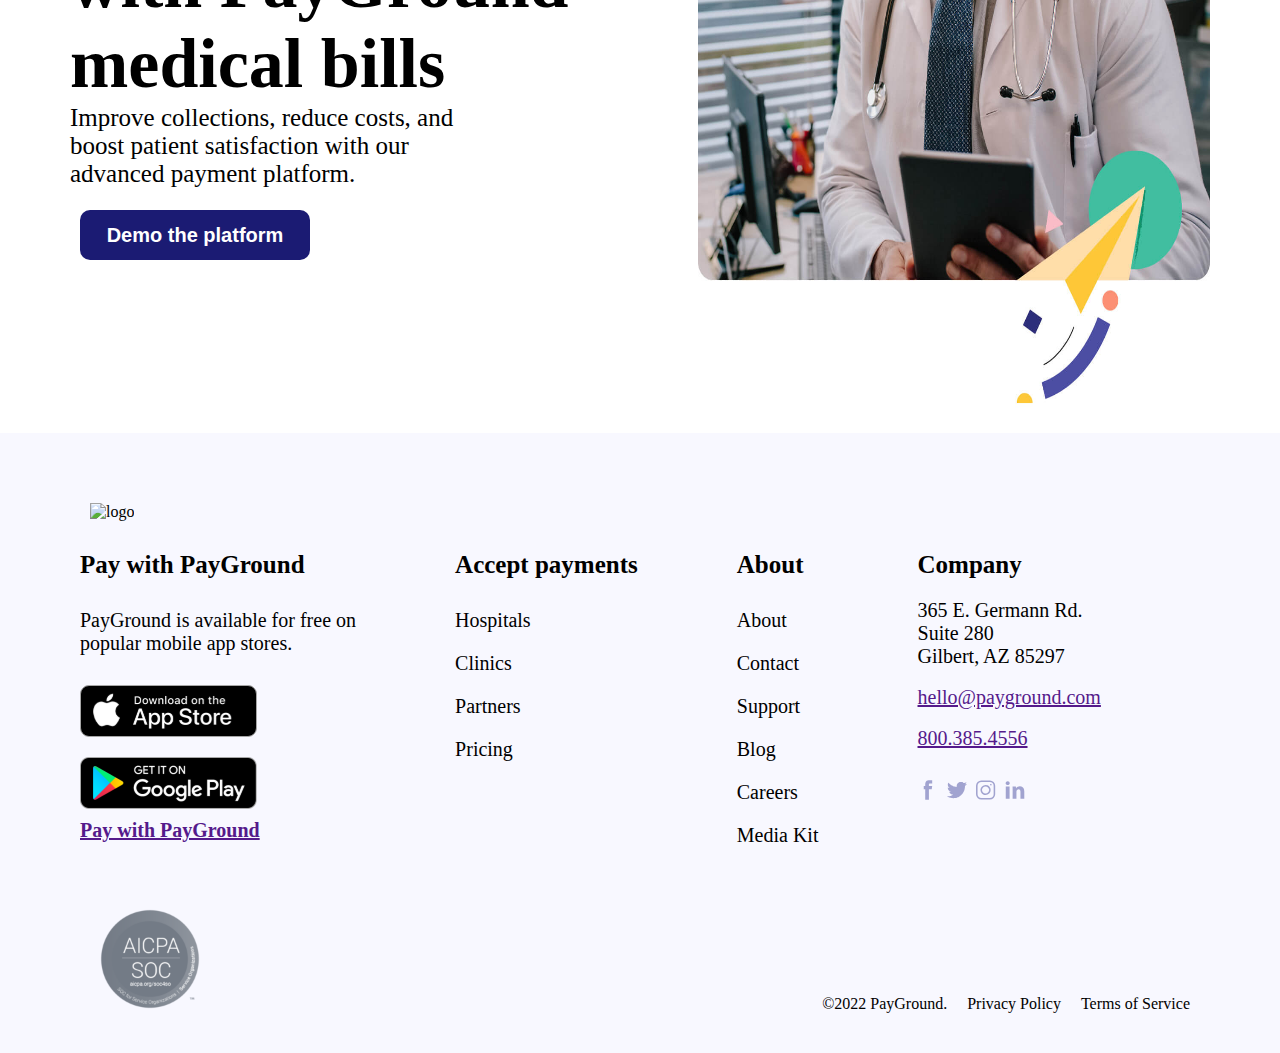
==== commit 271e1133: "feat" ====
--- a/html/CSS_Exercise_2.html
+++ b/html/CSS_Exercise_2.html
@@ -1,10 +1,10 @@
 <!DOCTYPE html>
 <html lang="en">
-<head>
+<head>9
     <meta charset="UTF-8">
     <meta http-equiv="X-UA-Compatible" content="IE=edge">
     <meta name="viewport" content="width=device-width, initial-scale=1.0">
-    <title>Website Replication</title>
+    <title>PayGround</title>
     <link rel="stylesheet" href="../css/styles_Exercise2.css">
 </head>
 <body>
@@ -26,7 +26,7 @@
         </section>
         <div class="btn">
             <button class="btn1">Log in</button>
-            <button class="btn2">Get Payground</button>
+            <a href="https://home.payground.com/sign-up/"><button class="btn2">Get Payground</button></a>
         </div>
     </nav>
     <main> 
@@ -102,6 +102,7 @@
                 <img src="../images/image_4.jpg" alt="image" />
             </div>   
         </div>
+        
     </main>
     <footer>
         <div class="logoname">
@@ -109,14 +110,14 @@
         </div>
         
         <div class="bottom">
-            <div>
+            <div class="pay">
                 <h3>Pay with PayGround</h3> 
-                <p>PayGround is available for free on popular mobile app stores.</p>
+                <p>PayGround is available for free on</p>
+                <p>popular mobile app stores.</p> 
                 <img src="../images/appstore.svg"/><br>
-                <img src="../images/googleplay.svg" />
+                <img src="../images/googleplay.svg" /><br>
                 <a href="">Pay with PayGround</a>
                 <br>
-                <img src="../images/footer.png" alt="footer">
             </div>
             <div>
                 <h3>Accept payments</h3> 
@@ -142,15 +143,26 @@
                 <h3>Company</h3> 
                 <p>365 E. Germann Rd.</p>
                 <p>Suite 280</p>
-                <p>Gilbert, AZ 85297</p>
-                <a href="">hello@payground.com</a><br>
+                <p>Gilbert, AZ 85297</p><br>
+                <a href="">hello@payground.com</a><br><br>
                 <a href="">800.385.4556</a><br>
-                <img src="../images/facebook.svg" alt="facebook">
-                <img src="../images/twitter.svg" alt="twitter">
-                <img src="../images/instagram.svg" alt="instagram">
-                <img src="../images/linkedin.svg" alt="linkedin">
+                <a href=""><img src="../images/facebook.svg" alt="facebook"></a>
+                <a><img src="../images/twitter.svg" alt="twitter"></a>
+                <a><img src="../images/instagram.svg" alt="instagram"></a>
+                <a><img src="../images/linkedin.svg" alt="linkedin"></a>
+                
             </div>
         </div>
+        <div class="soc">
+
+            <img src="../images/footer.png" alt="footer">
+        </div>
+        <div class="copy">
+            <p >&copy;2022 PayGround.</p>
+            <p>Privacy Policy</p>
+            <p>Terms of Service</p>
+        </div>
+        <div class="fixed"><img src="../images/logo.png"/></div><br><br>
     </footer>
 </body>
 </html>--- a/css/styles_Exercise2.css
+++ b/css/styles_Exercise2.css
@@ -0,0 +1,365 @@
+* {
+    margin: 0px;
+    position: relative;
+    
+}
+
+.navigation {
+    display: flex;
+    flex-direction: row;
+    align-items:flex-end; 
+    margin: 20px;
+    justify-content: space-between;
+    
+}
+
+.navigation img {
+    width: 25px;
+    height: 25px;
+}
+
+.navigation p {
+    font-size: large;
+    font-weight: 600;
+}
+
+.navigation section {
+    display: flex;
+    align-items: center;
+    /* margin-right: 15px; */
+}
+
+.payground{
+    display: flex;
+    align-items:flex-end;
+}
+
+.payground > img {
+    width: 50px;
+    height: 50px;
+    align-items:flex-end;
+}
+.payground p {
+    font-size: 50px;
+    font-weight: 700;
+}
+
+.dropdown{
+    display: flex;
+}
+
+.body {
+    margin-top: 100px;
+    display: flex;
+    flex-direction: row;
+    flex-wrap: wrap;
+    padding-left: 70px;
+    align-items: center;
+    justify-content: space-between;
+}
+
+.body h1 {
+    font-size: 70px;
+}
+
+.body p {
+    font-size: 25px;
+}
+
+.body > div {
+    margin-right: 70px;
+}
+
+.body img {
+    width: 40vw;
+    height: 85vh;
+    border-radius: 30px;
+}
+
+.svg {
+    width: 55%;
+}
+
+.body2 {
+    display: flex;
+    margin-right: 70px;
+    margin-bottom: 40px;
+    flex-direction: row;
+    flex-wrap: wrap;
+    /* padding-left: 60px; */
+    align-items: center;
+    justify-content:center;
+}
+
+.body2 h1{
+    font-size: 50px;
+}
+
+.body2 p {
+    font-size: 20px;
+}
+
+.phone img {
+    width: 35vw;
+    height: 100vh;
+}
+
+
+.btn{
+    display: flex;
+}
+.btn1{
+    font-size: 17px;
+    width: 90px;
+    height: 50px;
+    border-radius: 10px;
+    background-color: transparent;
+    cursor: pointer;
+}
+
+.btn2 {
+    font-size: 17px;
+    width: 150px;
+    height: 50px;
+    border-radius: 10px;
+    background-color: rgb(27, 27, 115);
+    margin-left: 10px;
+    color: white;
+    cursor: pointer;
+}
+
+.testimonial {
+    display: grid;
+    grid-template-columns: auto auto auto;
+    justify-content: center;
+    gap: 60px;
+    padding: 60px;
+    margin: 30px 50px 0px 50px;
+    
+
+}
+
+.box{
+    width: 400px;
+    height: 400px;
+    background-color: rgb(255, 250, 243);
+    padding: 10px;
+    border-radius: 10px;
+    
+}
+
+.box img,p {
+    display: flex;
+    flex-direction: column;
+    flex-grow: 1;
+}
+.title {
+    text-align: center;
+}
+
+.title h1 {
+    font-size: 50px;
+}
+.title p {
+    font-size: 30px;
+}
+.testimonial img {
+    width: 25px;
+    height: 25px;
+    
+}
+
+.testimonial p {
+    font-size: 25px;
+}
+
+.row {
+    display: grid;
+    grid-template-columns: auto auto auto;
+    justify-content: center;
+    gap: 60px;
+    padding: 60px;
+    margin: 30px 50px 0px 50px;
+}
+
+.row img {
+    width: 150px;
+    height: 150px;
+}
+
+.row p {
+    font-size: 20px;
+}
+
+.frame {
+    padding: 40px;
+    width: auto;
+    height: 900px;
+    background-color: rgb(27, 27, 115);
+    color: white;
+    position: relative;
+}
+
+.frame h2 {
+    text-align: center;
+    font-size: 50px;
+}
+
+.frame p {
+    text-align: center;
+    font-size: 30px;
+}
+
+.frame sup {
+    font-size: 10px;
+}
+
+.btn3 {
+    font-size: 17px;
+    width: 150px;
+    height: 50px;
+    border-radius: 10px;
+    background-color: white;
+    color: rgb(27, 27, 115);
+    text-align: center;
+}
+
+.frame img {
+    border-radius: 20px 20px 0px 0px;
+    align-self: center;
+    width: auto;
+    height: 500px;
+    position: absolute;
+    bottom: 0%;
+}
+
+.btn4 {
+    font-size: 17px;
+    width: 230px;
+    height: 50px;
+    border-radius: 10px;
+    border-color: transparent;
+    background-color: rgb(27, 27, 115);
+    margin-left: 10px;
+    color: white;
+    font-size: 20px;
+    font-weight: bold;
+    align-items: flex-start;
+}
+
+.txt2 {
+    font-size: 60px;
+}
+
+.medical {
+    color: lightblue;
+}
+
+footer {
+    width: auto;
+    height: 550px;
+    padding: 70px 50px 0px 50px;
+    position: relative;
+    background-color: ghostwhite;
+}
+
+.bottom h3 {
+    font-size: 25px;
+    margin-bottom: 30px;
+}
+.bottom a {
+    font-size: 20px;
+}
+.pay a{
+    font-weight: bold;
+}
+.botto + p {
+    flex-wrap: wrap;
+    grid-column-start: auto;
+}
+footer ul, li a {
+    list-style: none;
+    color: black;
+    text-align: start;
+    text-decoration: none;
+}
+
+footer li {
+    margin-bottom: 20px;
+}
+
+footer ul {
+    margin-left: 0;
+    padding-left: 0;
+}
+.bottom {
+    padding: 30px;
+    display: grid;
+    grid-template-columns: auto auto auto auto;
+}
+
+.social h3{
+    margin-bottom: 20px;
+}
+.social img {
+    width: 20px;
+    height: 20px;
+    padding-top: 30px;
+    padding-right: 5px ;
+    opacity: 0.5;
+}
+
+.social p{
+    font-size: 20px;
+}
+
+.pay img {
+    gap: 10px;
+    margin-bottom: 6PX;
+    margin-top: 10px;
+}
+.pay p {
+    font-size: 20px;
+}
+
+.pay p:nth-of-type(even) {
+    margin-bottom: 20px;
+}
+
+.logoname img{
+    margin: 0;
+    height: 40px;
+    padding-left: 40px;
+}
+
+.copy {
+    display: flex;
+    gap: 20px;
+    position: absolute;
+    bottom: 40px;
+    right: 90px;
+}
+
+.soc{
+   float: left; 
+   position: absolute;
+   bottom: 40px;
+   padding-left: 50px;
+  
+}
+.soc img {
+    width: 100px;
+    height: 100px;
+}
+
+.fixed img{
+    position: fixed;
+    bottom: 60px;
+    right: 30px;
+    width: 60px;
+    height: 60px;
+    border-radius: 30px;
+    box-shadow: 0px 0px 3px 3px rgb(178, 178, 178, 0.3);
+    
+}
+
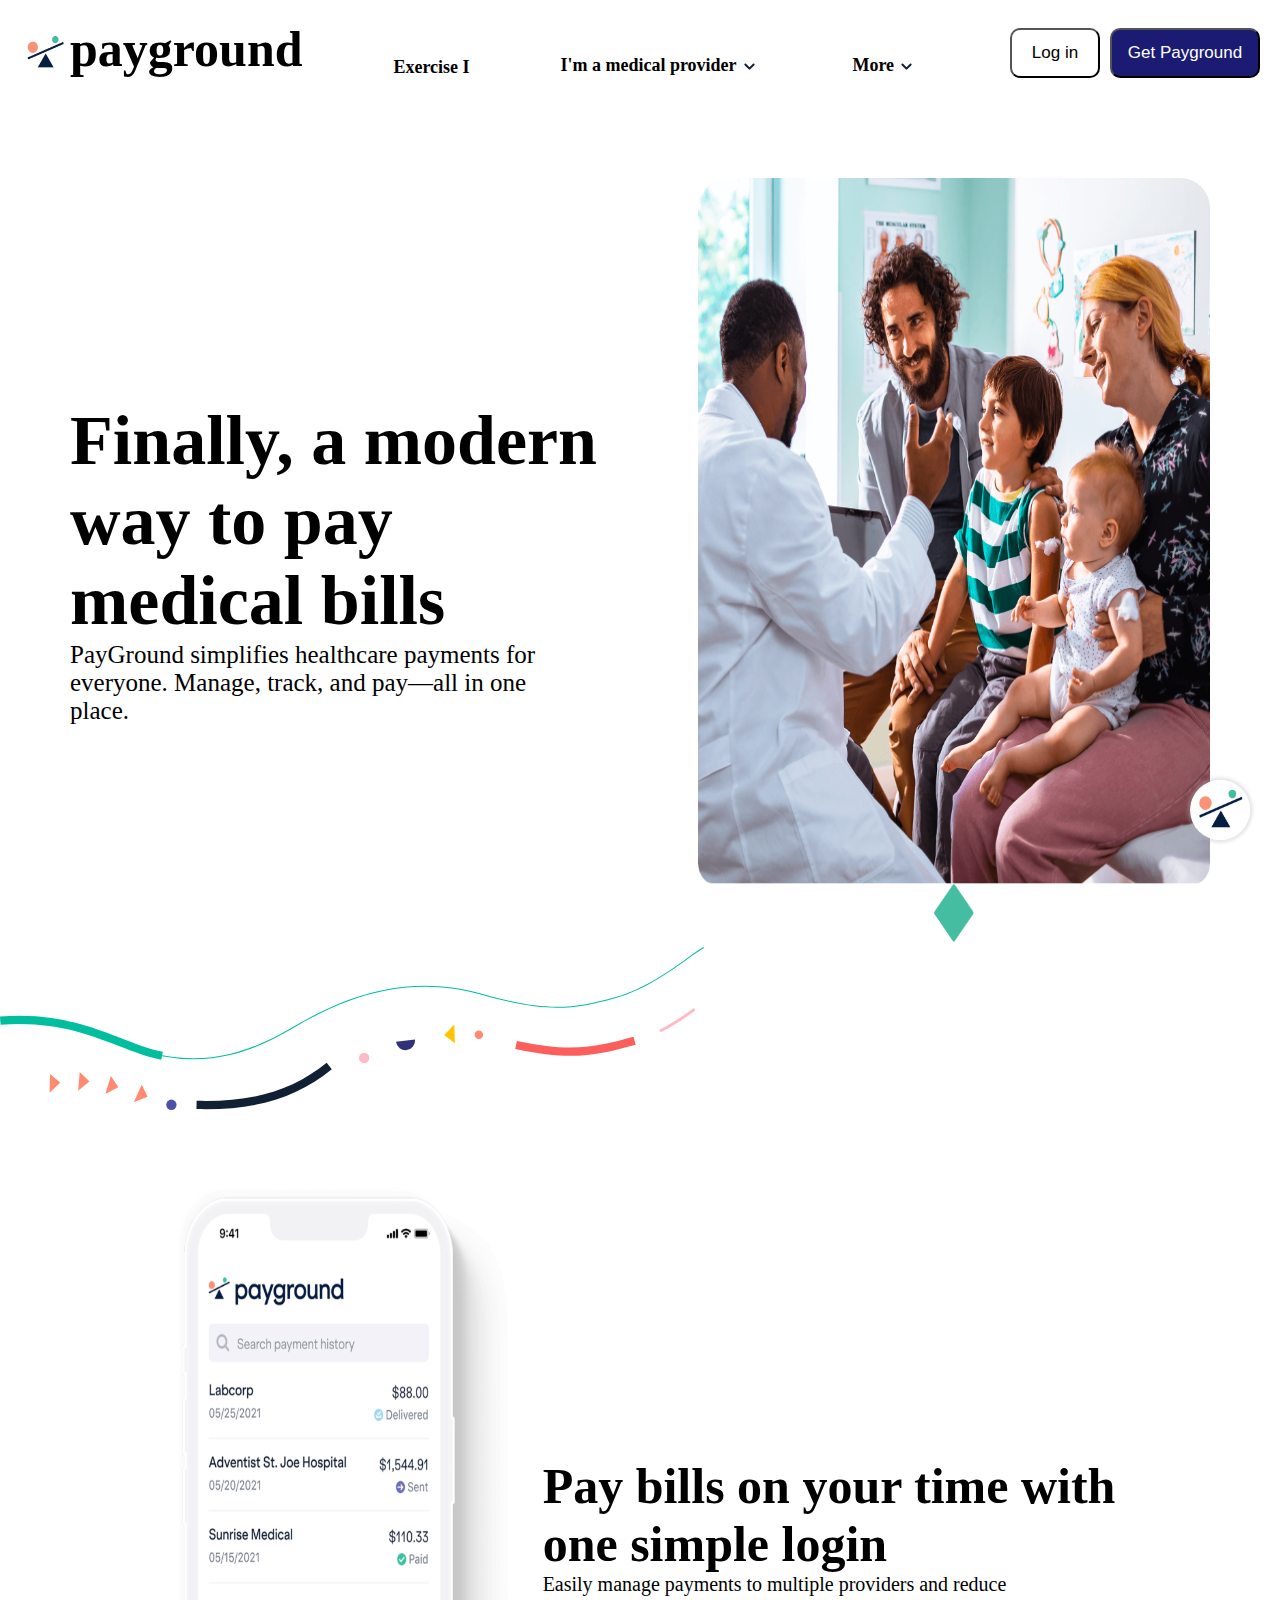
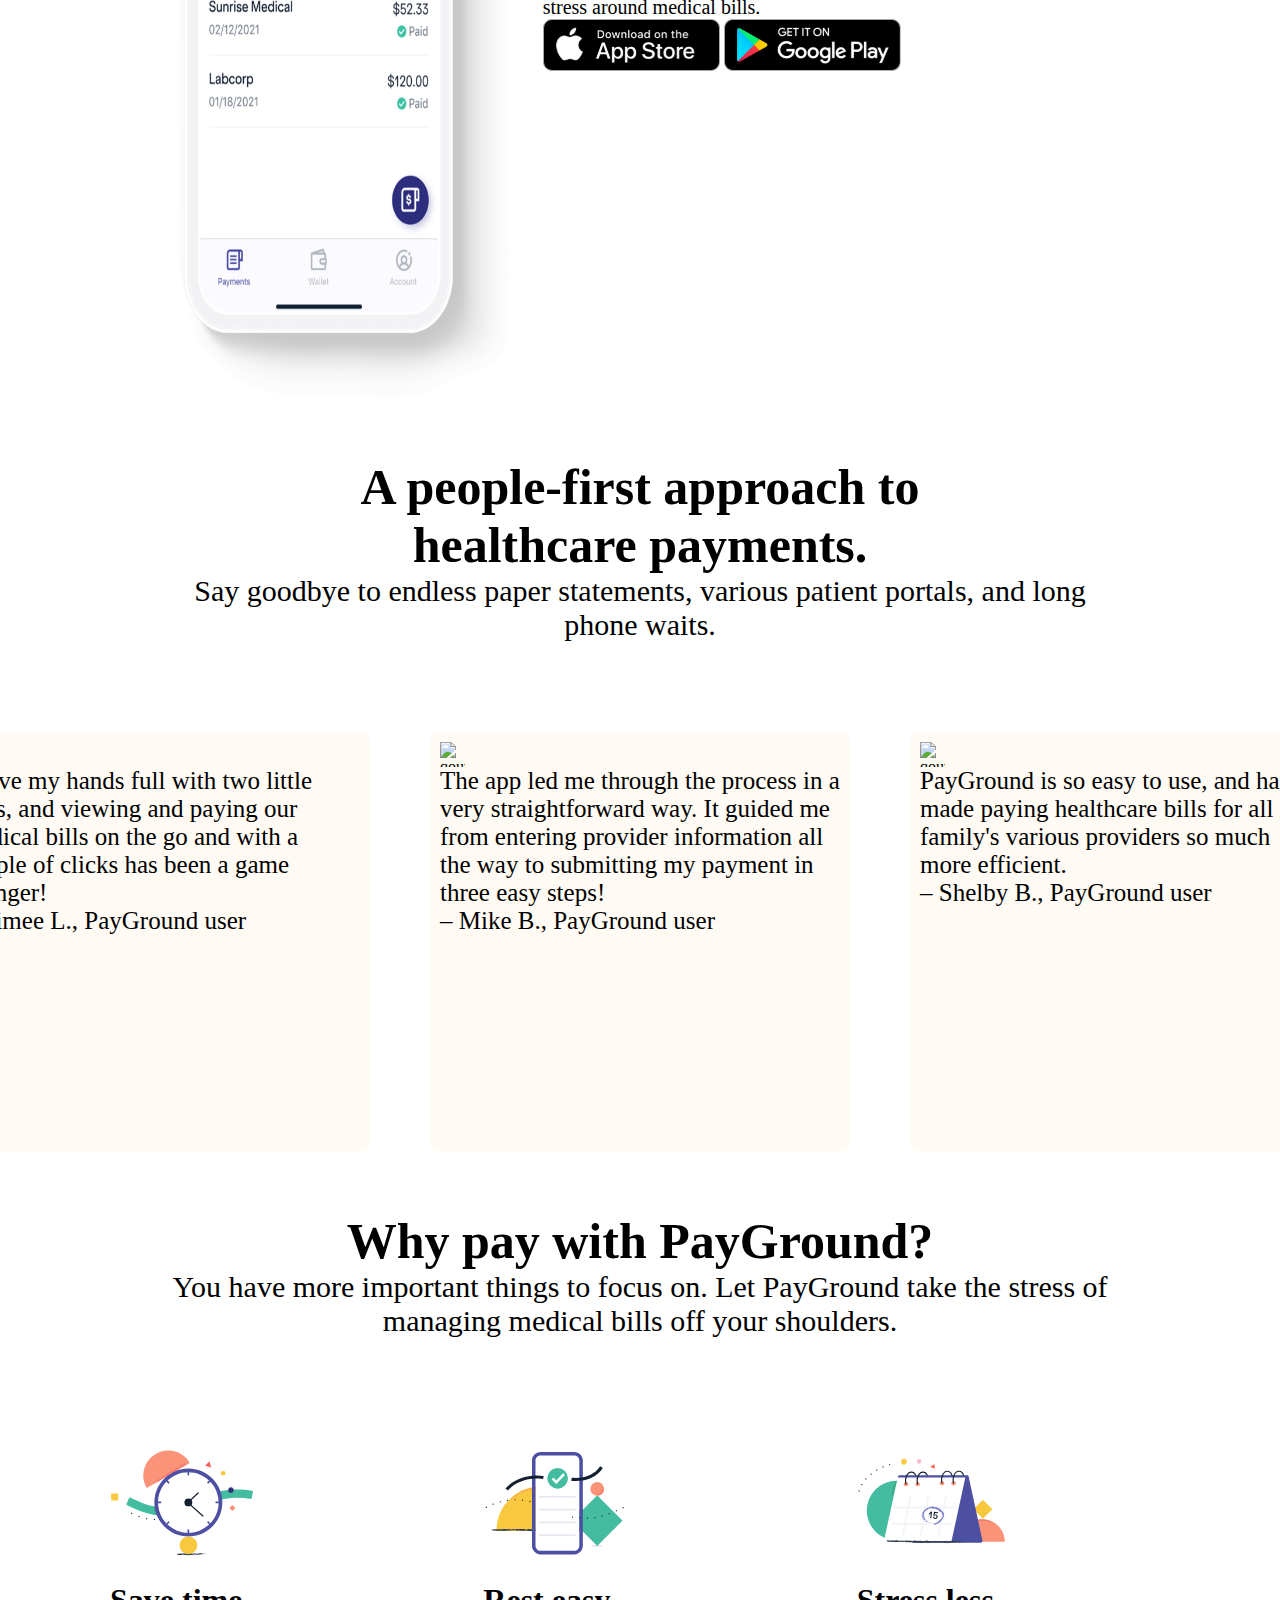
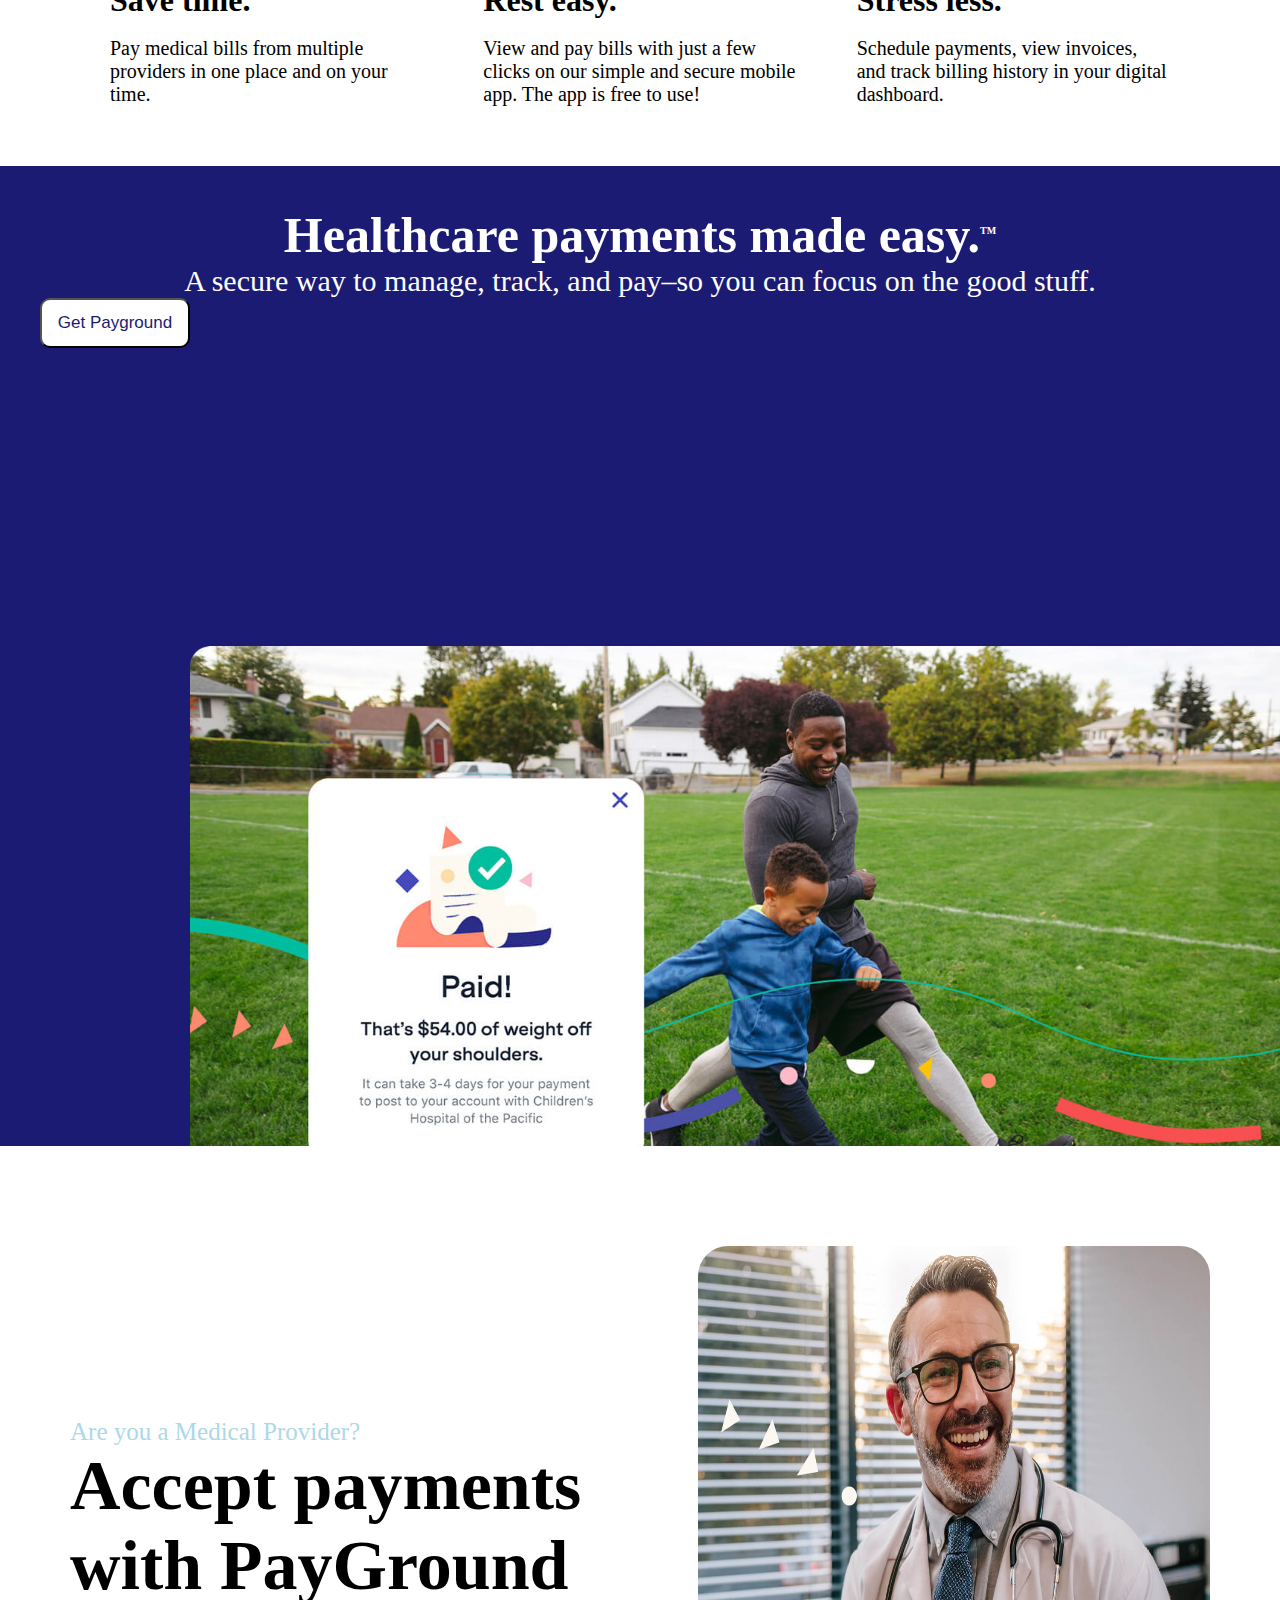
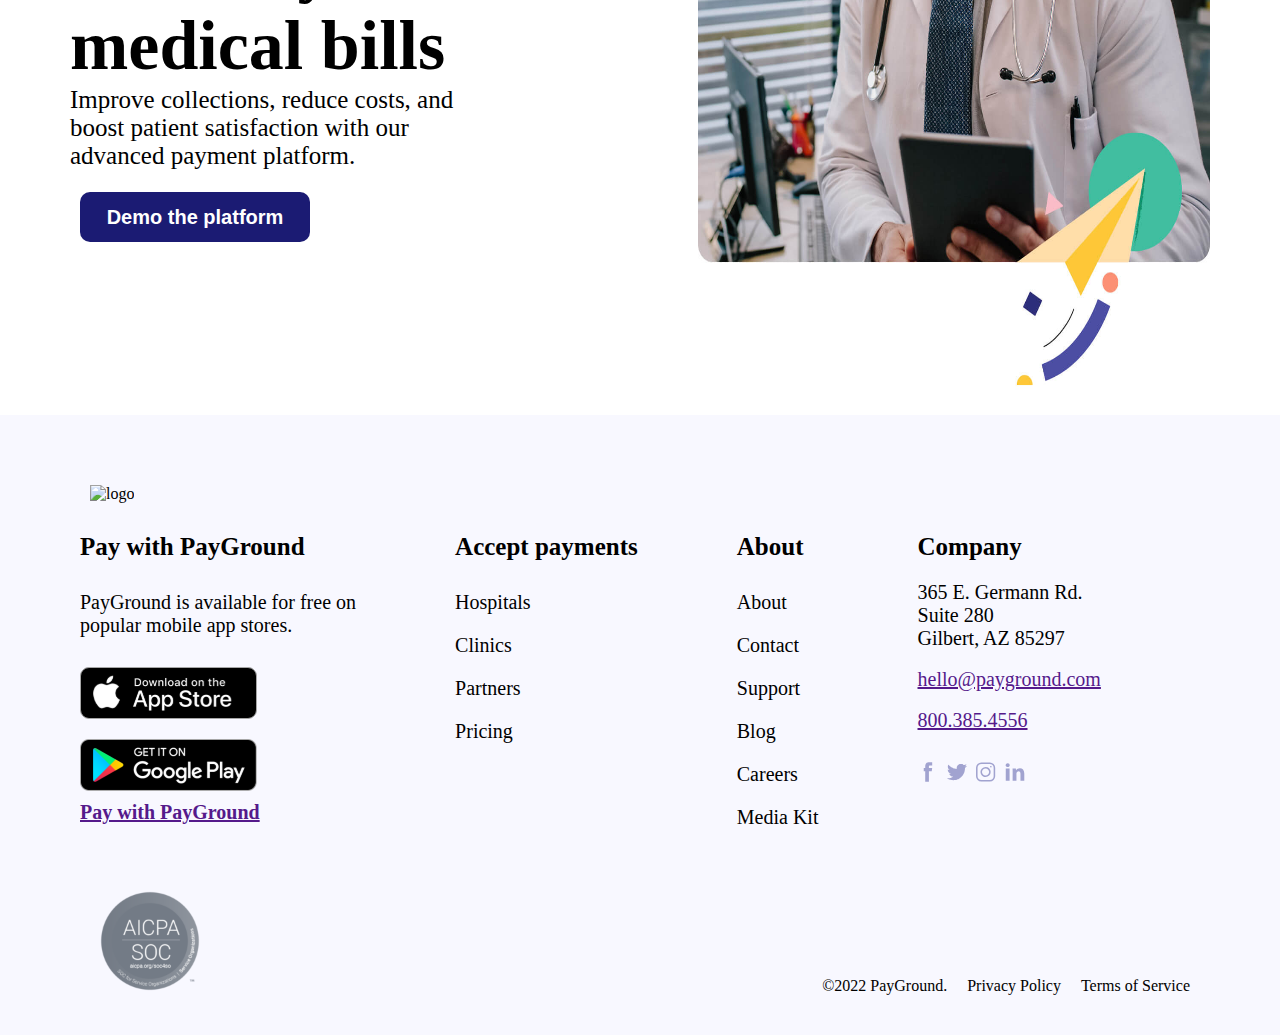
==== commit 581ca02a: "add website icon" ====
--- a/html/CSS_Exercise_2.html
+++ b/html/CSS_Exercise_2.html
@@ -1,6 +1,7 @@
 <!DOCTYPE html>
 <html lang="en">
-<head>9
+<head>
+    <link rel="shortcut icon" href="../images/logo.png" type="image/x-icon"/>
     <meta charset="UTF-8">
     <meta http-equiv="X-UA-Compatible" content="IE=edge">
     <meta name="viewport" content="width=device-width, initial-scale=1.0">
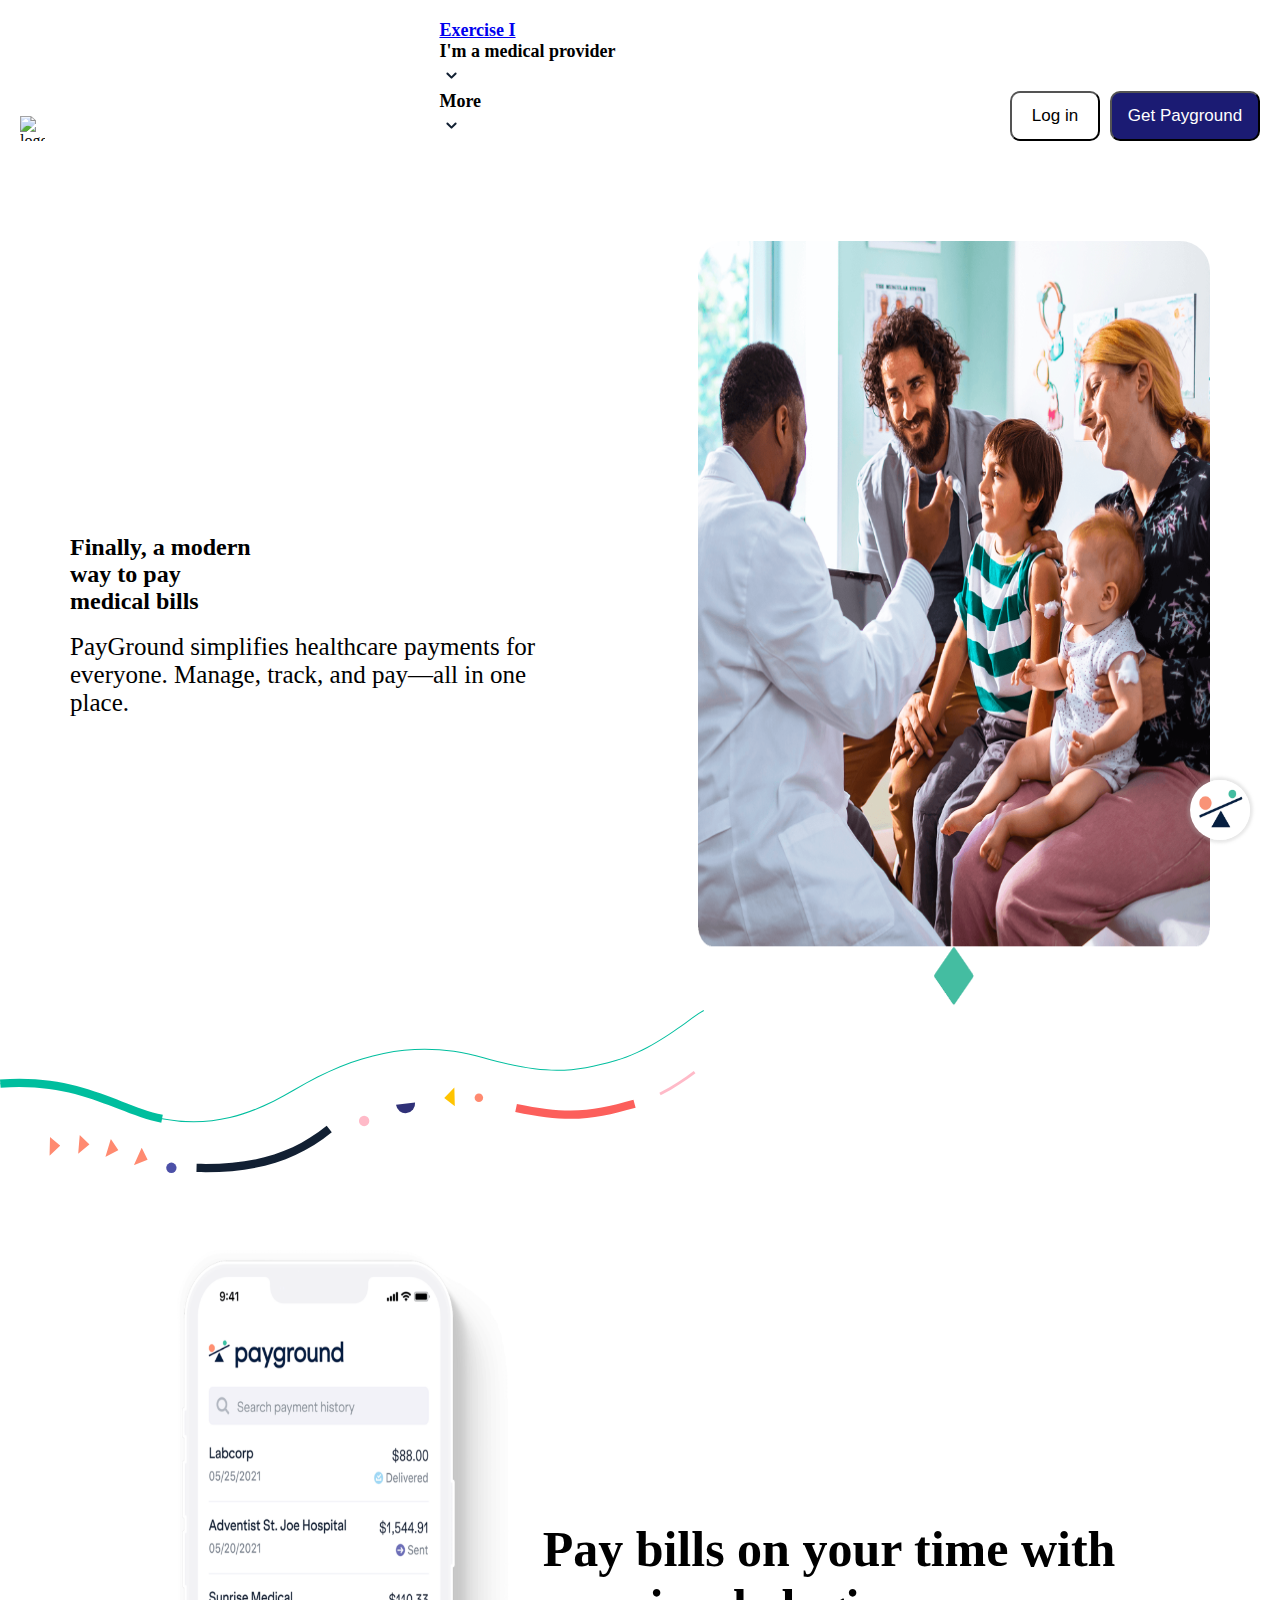
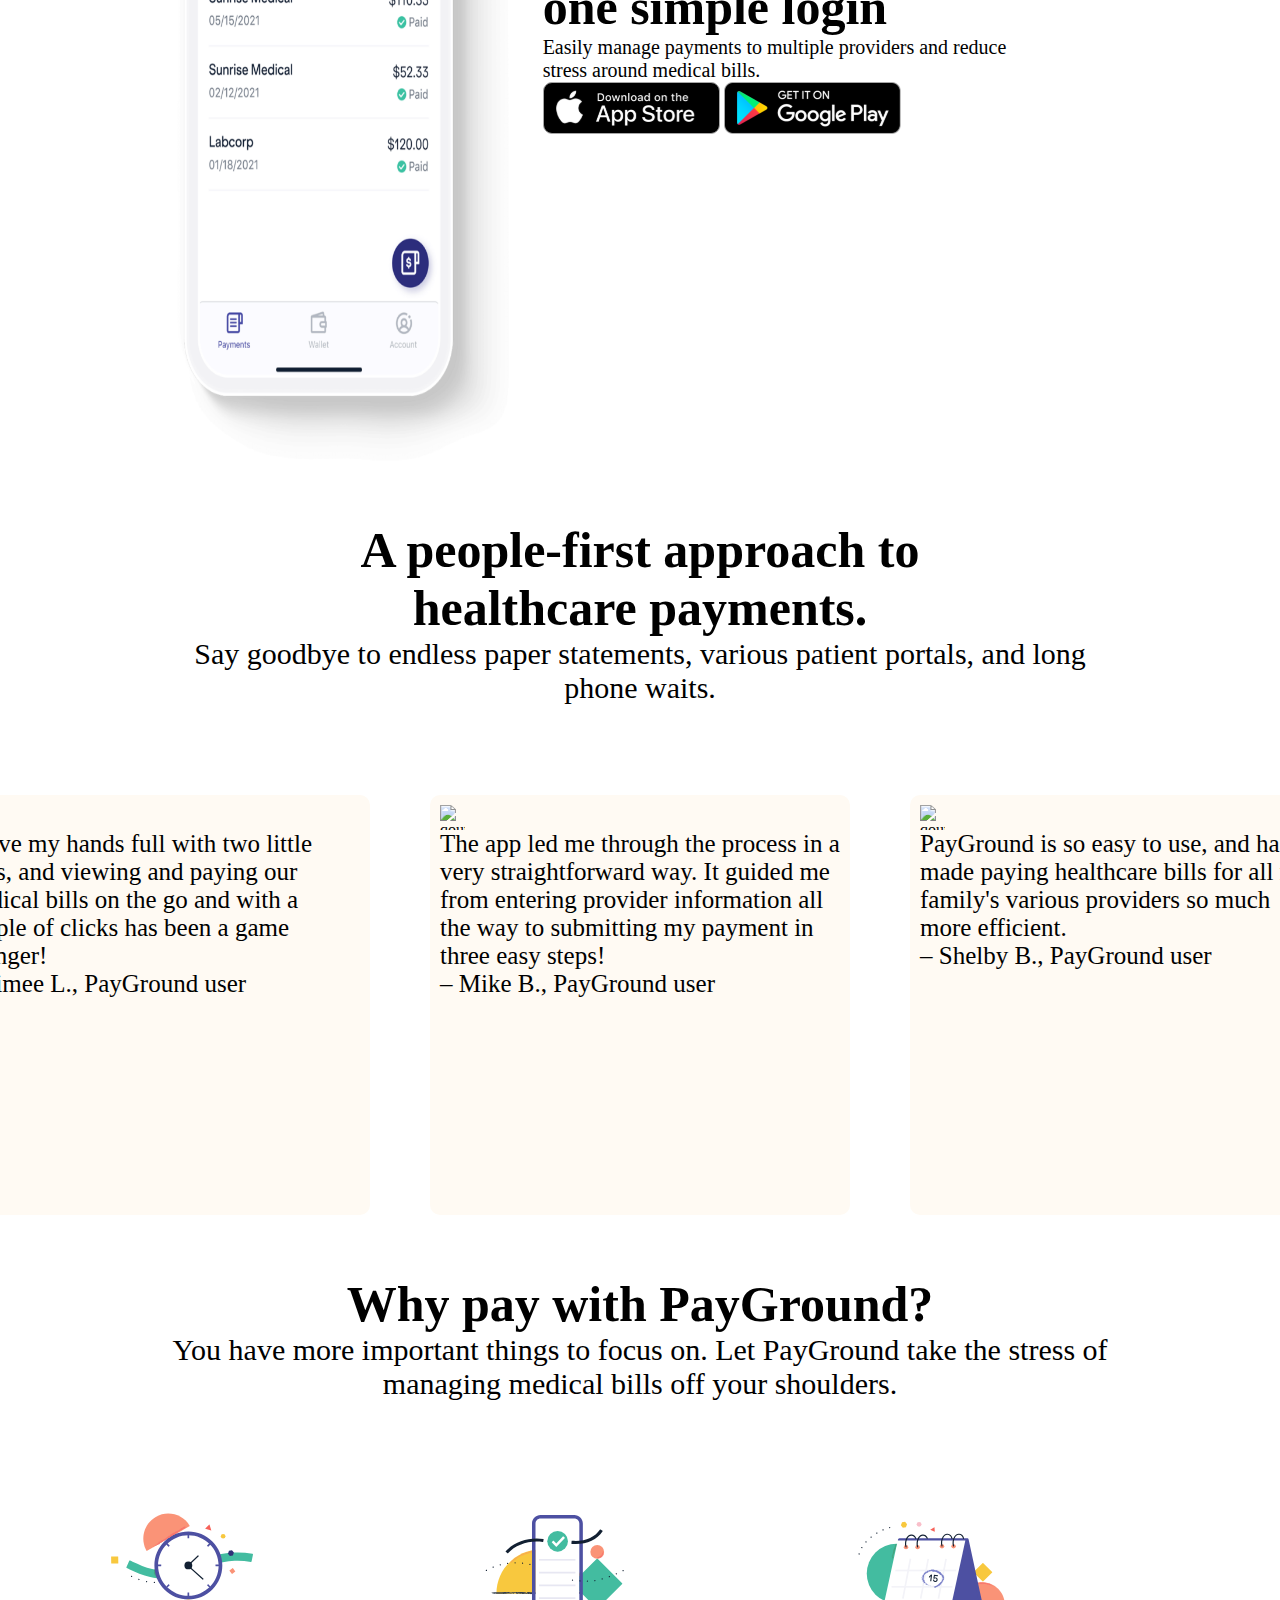
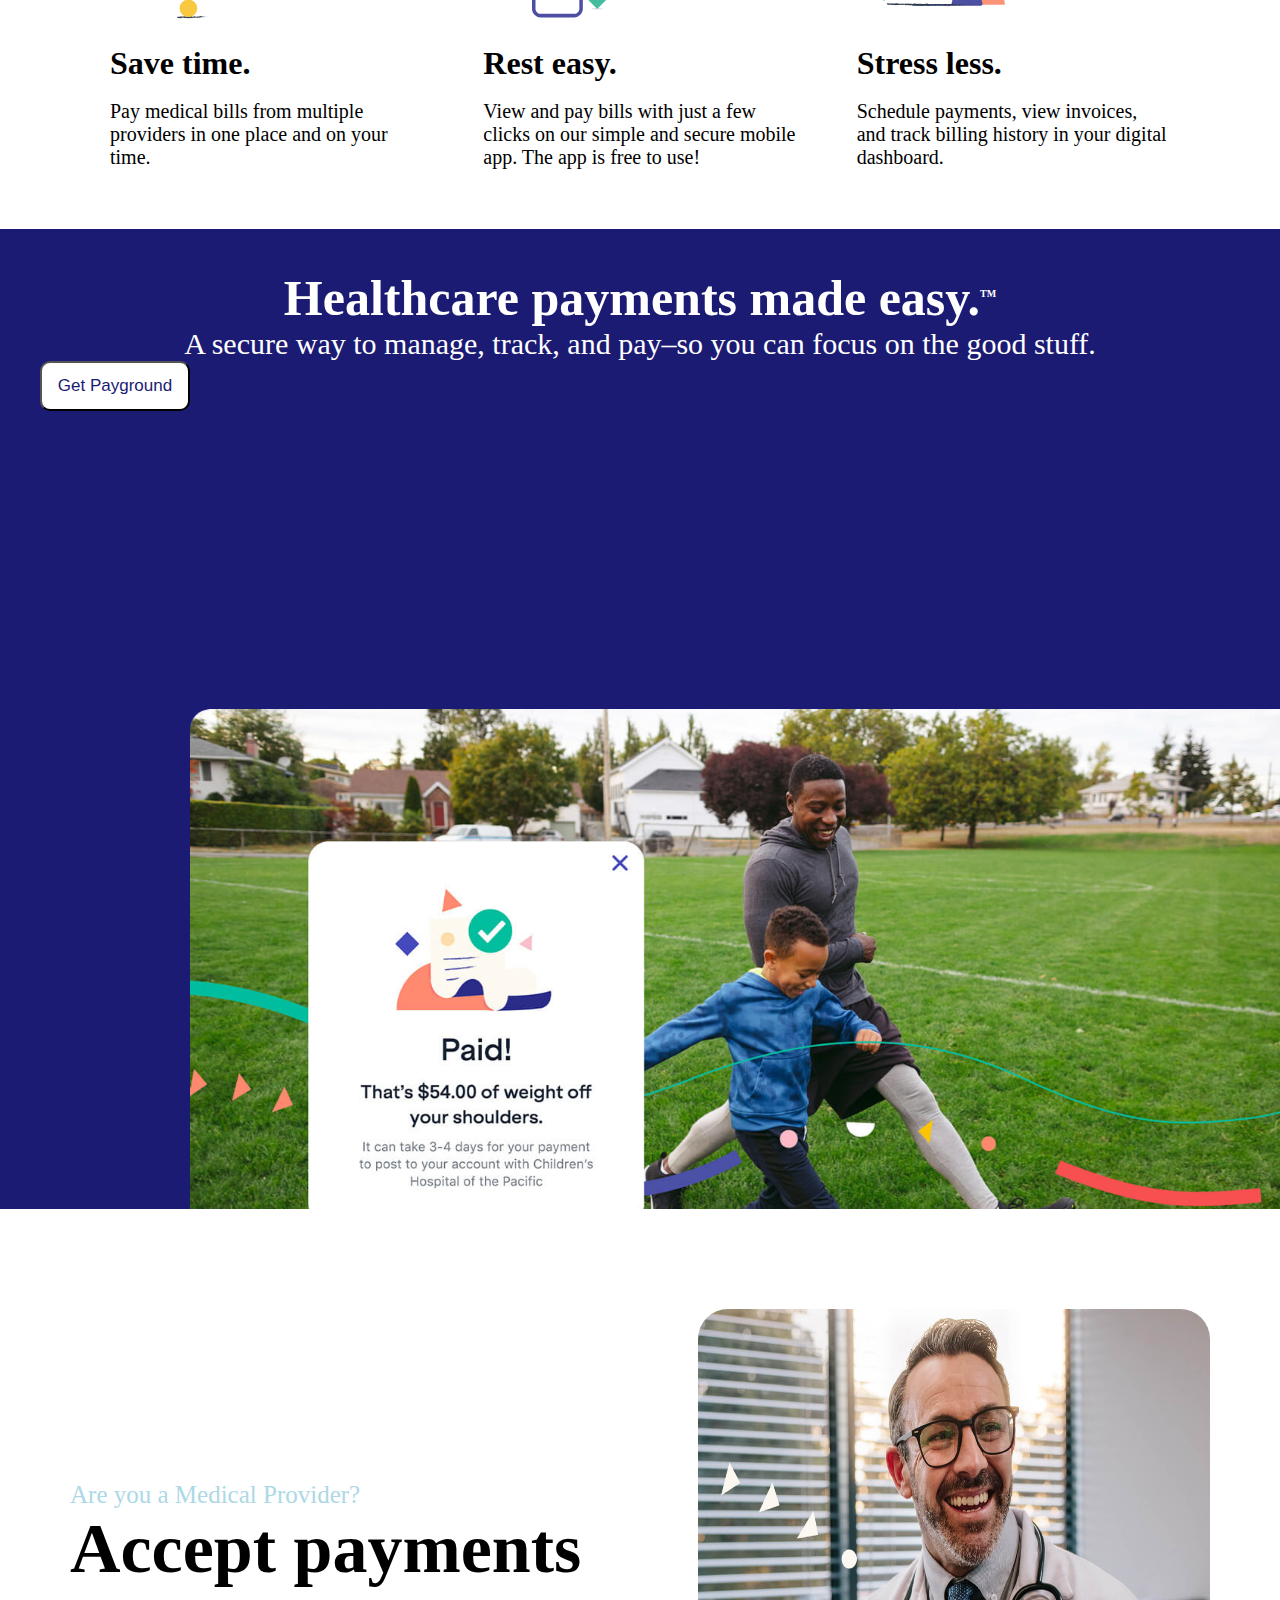
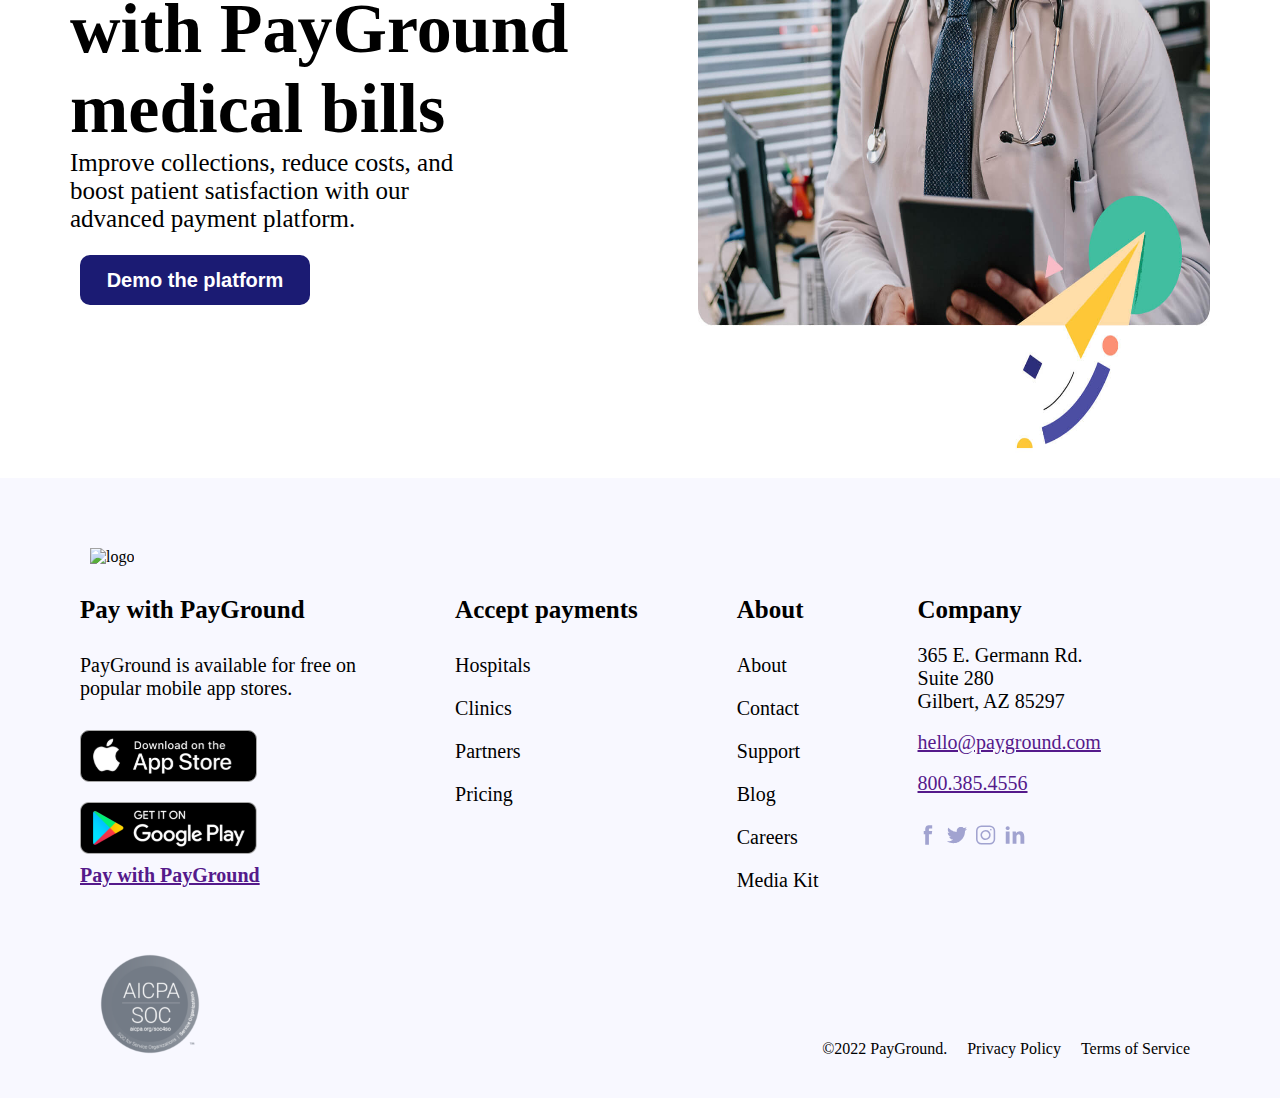
==== commit fd6560a1: "fix dir" ====
--- a/html/CSS_Exercise_2.html
+++ b/html/CSS_Exercise_2.html
@@ -9,102 +9,95 @@
     <link rel="stylesheet" href="../css/styles_Exercise2.css">
 </head>
 <body>
-    <nav class="navigation">
-        <div class="payground">
-            <img src="../images/logo.png" alt="logo" />        
-            <p>payground</p>
-        </div>
-        <section>
-            <p>Exercise I</p>
-        </section>
-        <section>
-            <p>I'm a medical provider</p>
-            <img src="../images/dropdown.svg" alt="dropdown" />
-        </section>
-        <section>
-            <p>More</p>
-            <img src="../images/dropdown.svg" alt="dropdown" />
-        </section>
-        <div class="btn">
-            <button class="btn1">Log in</button>
-            <a href="https://home.payground.com/sign-up/"><button class="btn2">Get Payground</button></a>
-        </div>
-    </nav>
-    <main> 
-        <div class="body">
-            <div>
-                <h1>Finally, a modern </h1>
-                <h1>way to pay</h1> 
-                <h1>medical bills</h1>
-                <p>PayGround simplifies healthcare payments for</p>
-                <p>everyone. Manage, track, and pay—all in one</p> 
-                <p>place.</p>
+    <div class="back">
+        <nav class="navigation"> 
+            <img src="../images/logo_name.svg" alt="logo" /> 
+            <div class="nav">
+                <a href="../html/CSS_Exercise_1.html"><p>Exercise I</p></a>
+                <a><div class="drop"><p>I'm a medical provider</p> <img src="../images/dropdown.svg" alt="dropdown" /></div> </a>
+                <a><div class="drop"><p>More </p><img src="../images/dropdown.svg" alt="dropdown" /></div></a>
             </div>
-            <div>
-                <img src="../images/image_1.png" alt="image" />
-            </div>   
-        </div>
-        <div class="svg">
-            <img src="../images/background.svg" alt="background" />
-        </div> 
-        <div class ="body2">
-            <div class="phone">
-                <img src="../images/image_2.png" alt="phone" />
+            <div class="btn">
+                <a><button class="btn1">Log in</button></a>
+                <a href="https://home.payground.com/sign-up/"><button class="btn2">Get Payground</button></a>
             </div>
-            <div class="sidecontent">
-                <h1>Pay bills on your time with </h1>
-                <h1>one simple login</h1>
-                <p>Easily manage payments to multiple providers and reduce </p>
-                <p>stress around medical bills.</p>
-                <img src="../images/appstore.svg"/>
-                <img src="../images/googleplay.svg" />
+        </nav>
+        <main> 
+            <div class="body">
+                <div class="content">
+                    <h2>Finally, a modern </h2>
+                    <h2>way to pay</h2> 
+                    <h2>medical bills</h2><br>
+                    <p>PayGround simplifies healthcare payments for</p>
+                    <p>everyone. Manage, track, and pay—all in one</p> 
+                    <p>place.</p>
+                </div>
+                <div>
+                    <img src="../images/image_1.png" alt="image" />
+                </div>   
             </div>
-        </div>
-        <div class="title">
-            <h1>A people-first approach to</h1>
-             <h1>healthcare payments.</h1>   
-            <p>Say goodbye to endless paper statements, various patient portals, and long </p>
-            <p>phone waits.</p> 
-        </div>
-        <div class="testimonial">
-            <div class="box"><img src="../images/quotationmark.svg" alt="qoutation"> <p>I have my hands full with two little ones, and viewing and paying our medical bills on the go and with a couple of clicks has been a game changer!</p> <p>– Aimee L., PayGround user</p></div>
-            <div class="box"><img src="../images/quotationmark.svg" alt="qoutation"> <p>The app led me through the process in a very straightforward way. It guided me from entering provider information all the way to submitting my payment in three easy steps!</p><p>– Mike B., PayGround user</p></div>
-            <div class="box"><img src="../images/quotationmark.svg" alt="qoutation"> <p>PayGround is so easy to use, and has made paying healthcare bills for all my family's various providers so much more efficient.</p><p>– Shelby B., PayGround user</p></div>
-        </div>
-        <div class="title">
-            <h1>Why pay with PayGround?</h1> 
-            <p>You have more important things to focus on. Let PayGround take the stress of </p>
-            <p>managing medical bills off your shoulders.</p> 
-        </div>
-        <div class="row">
-            <div><img src="../images/time.svg" alt="qoutation"> <h1>Save time.</h1><br> <p>Pay medical bills from multiple providers in one place and on your time.</p></div>
-            <div><img src="../images/phone2.svg" alt="qoutation"> <h1>Rest easy.</h1><br><p>View and pay bills with just a few clicks on our simple and secure mobile app. The app is free to use!</p></div>
-            <div><img src="../images/calender.svg" alt="qoutation"> <h1>Stress less.</h1><br><p>Schedule payments, view invoices, and track billing history in your digital dashboard.</p></div>
-        </div>
-        <div class="frame">
-            <h2>Healthcare payments made easy.<sup>TM</sup></h2>
-            <p>A secure way to manage, track, and pay–so you can focus on the good stuff.</p>
-            <button class="btn3">Get Payground</button>
-            <img src="../images/image_3.jpg" alt="payment"/>
-        </div>
-        <div class="body">
-            <div class="txt2">
-                <p class="medical">Are you a Medical Provider?</p>
-                <h1>Accept payments  </h1>
-                <h1>with PayGround</h1> 
-                <h1>medical bills</h1>
-                <p>Improve collections, reduce costs, and </p>
-                <p>boost patient satisfaction with our</p> 
-                <p>advanced payment platform.</p> 
-                <button class="btn4">Demo the platform</button>
+            <div class="svg">
+                <img src="../images/background.svg" alt="background" />
+            </div> 
+            <div class ="body2">
+                <div class="phone">
+                    <img src="../images/image_2.png" alt="phone" />
+                </div>
+                <div class="sidecontent">
+                    <h1>Pay bills on your time with </h1>
+                    <h1>one simple login</h1>
+                    <p>Easily manage payments to multiple providers and reduce </p>
+                    <p>stress around medical bills.</p>
+                    <img src="../images/appstore.svg"/>
+                    <img src="../images/googleplay.svg" />
+                </div>
             </div>
-            <div>
-                
-                <img src="../images/image_4.jpg" alt="image" />
-            </div>   
-        </div>
-        
-    </main>
+            <div class="title">
+                <h1>A people-first approach to</h1>
+                 <h1>healthcare payments.</h1>   
+                <p>Say goodbye to endless paper statements, various patient portals, and long </p>
+                <p>phone waits.</p> 
+            </div>
+            <div class="testimonial">
+                <div class="box"><img src="../images/quotationmark.svg" alt="qoutation"> <p>I have my hands full with two little ones, and viewing and paying our medical bills on the go and with a couple of clicks has been a game changer!</p> <p>– Aimee L., PayGround user</p></div>
+                <div class="box"><img src="../images/quotationmark.svg" alt="qoutation"> <p>The app led me through the process in a very straightforward way. It guided me from entering provider information all the way to submitting my payment in three easy steps!</p><p>– Mike B., PayGround user</p></div>
+                <div class="box"><img src="../images/quotationmark.svg" alt="qoutation"> <p>PayGround is so easy to use, and has made paying healthcare bills for all my family's various providers so much more efficient.</p><p>– Shelby B., PayGround user</p></div>
+            </div>
+            <div class="title">
+                <h1>Why pay with PayGround?</h1> 
+                <p>You have more important things to focus on. Let PayGround take the stress of </p>
+                <p>managing medical bills off your shoulders.</p> 
+            </div>
+            <div class="row">
+                <div><img src="../images/time.svg" alt="qoutation"> <h1>Save time.</h1><br> <p>Pay medical bills from multiple providers in one place and on your time.</p></div>
+                <div><img src="../images/phone2.svg" alt="qoutation"> <h1>Rest easy.</h1><br><p>View and pay bills with just a few clicks on our simple and secure mobile app. The app is free to use!</p></div>
+                <div><img src="../images/calender.svg" alt="qoutation"> <h1>Stress less.</h1><br><p>Schedule payments, view invoices, and track billing history in your digital dashboard.</p></div>
+            </div>
+            <div class="frame">
+                <h2>Healthcare payments made easy.<sup>TM</sup></h2>
+                <p>A secure way to manage, track, and pay–so you can focus on the good stuff.</p>
+                <button class="btn3">Get Payground</button>
+                <img src="../images/image_3.jpg" alt="payment"/>
+            </div>
+            <div class="body">
+                <div class="txt2">
+                    <p class="medical">Are you a Medical Provider?</p>
+                    <h1>Accept payments  </h1>
+                    <h1>with PayGround</h1> 
+                    <h1>medical bills</h1>
+                    <p>Improve collections, reduce costs, and </p>
+                    <p>boost patient satisfaction with our</p> 
+                    <p>advanced payment platform.</p> 
+                    <button class="btn4">Demo the platform</button>
+                </div>
+                <div>
+                    
+                    <img src="../images/image_4.jpg" alt="image" />
+                </div>   
+            </div>
+            
+        </main>
+    </div>
     <footer>
         <div class="logoname">
             <img src="../images/logo_name.svg" alt="logo" style="background-color: tansparent"/>        
